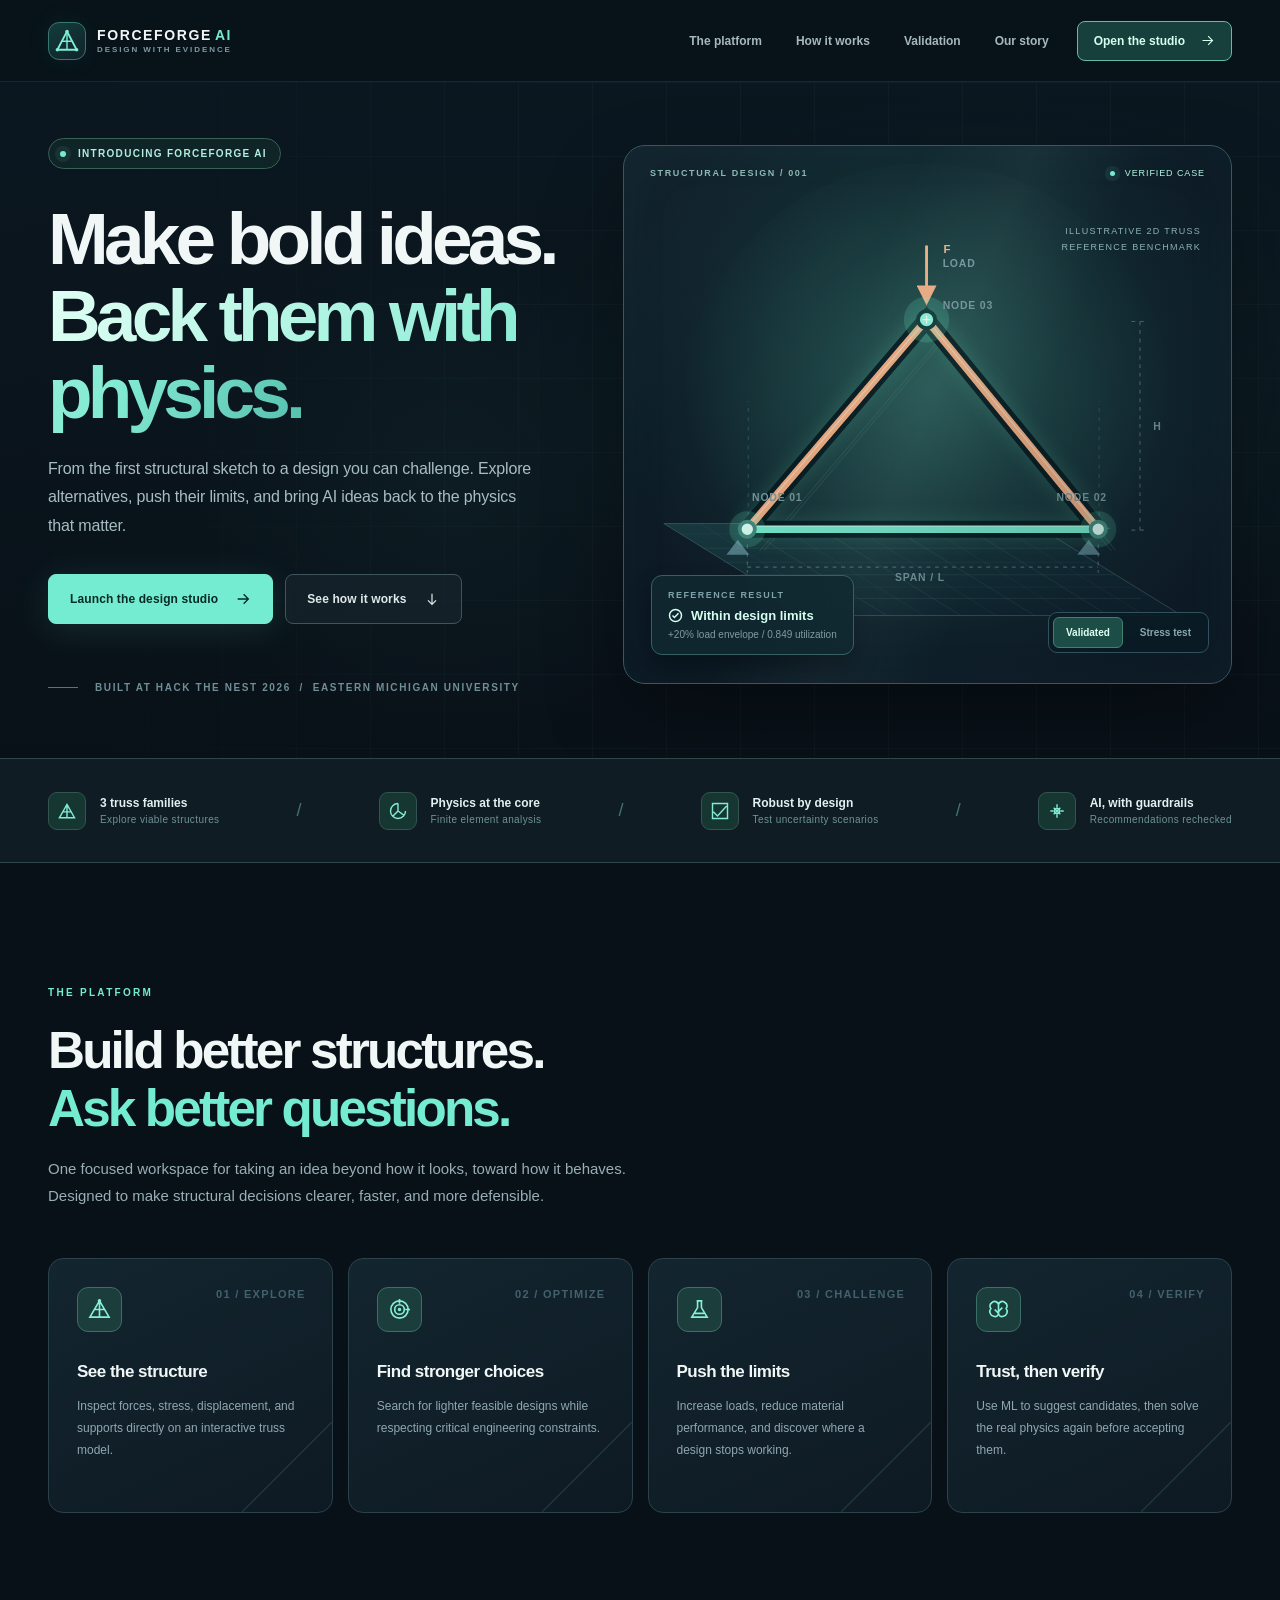
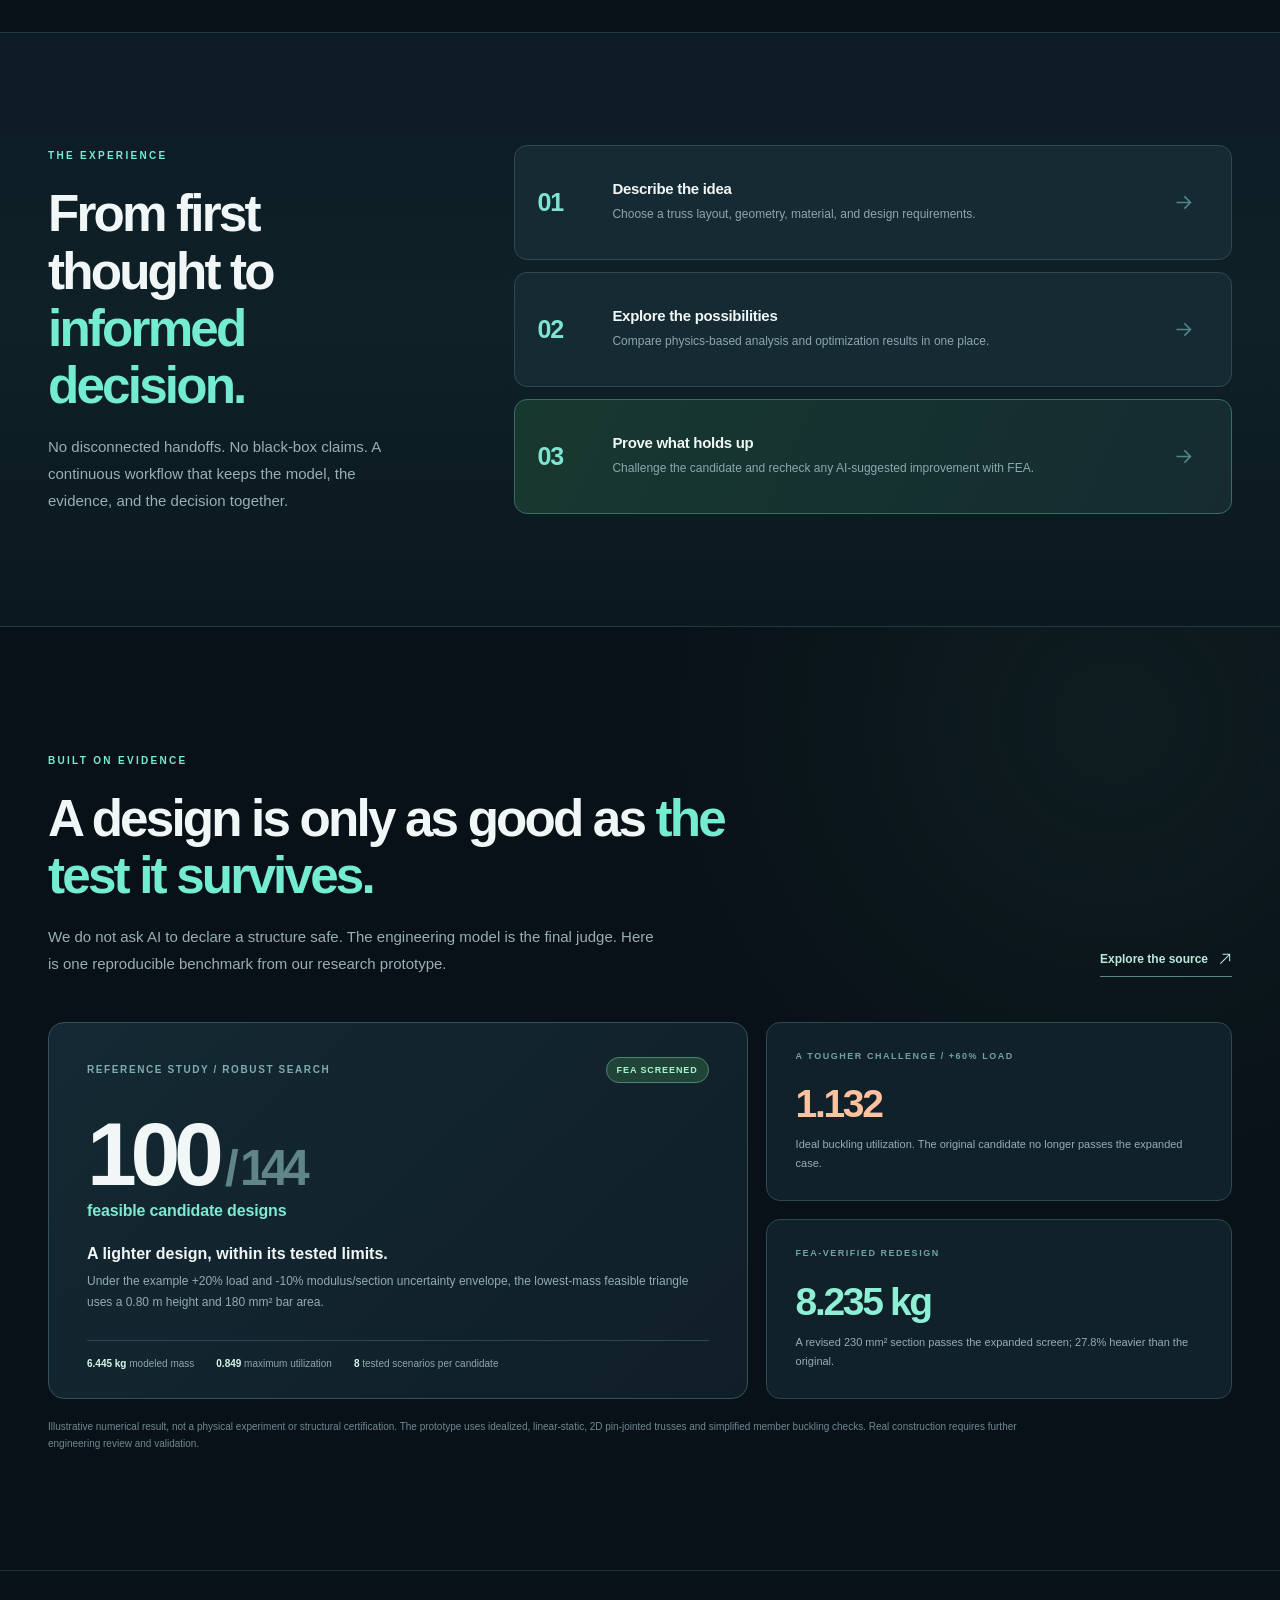
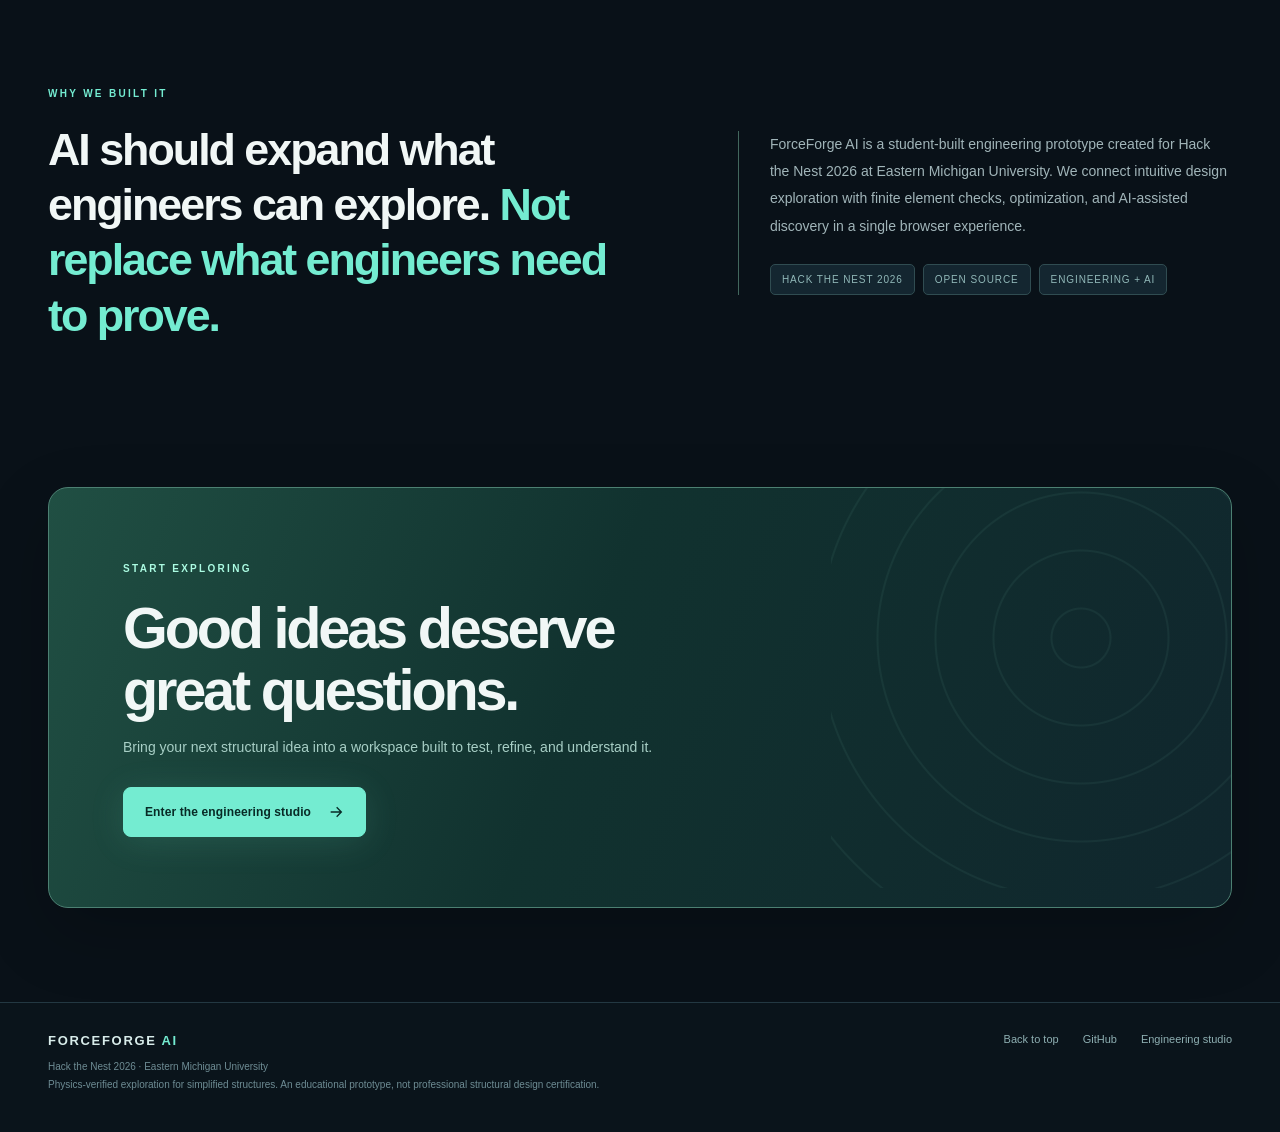
==== landing/index.html @ f810b1b6 "Add independent ForceForge AI branded project landing page v0.1" ====
<!DOCTYPE html>
<html lang="en">
<head>
<meta charset="utf-8">
<meta name="viewport" content="width=device-width, initial-scale=1, viewport-fit=cover">
<meta name="theme-color" content="#091118">
<meta name="description" content="ForceForge AI is a physics-verified design studio for exploring, optimizing and challenging truss structures. AI proposes. Physics decides.">
<meta property="og:title" content="ForceForge AI | Design with evidence">
<meta property="og:description" content="From structural intuition to physics-verified design. Explore the ForceForge AI engineering studio.">
<title>ForceForge AI | Make bold ideas. Back them with physics.</title>
<style>
:root{color-scheme:dark;--bg:#091118;--bg-2:#0c1820;--surface:#11212a;--surface-2:#142731;--stroke:#29404a;--line:#213740;--ink:#f1f7f6;--pale:#d8e4e5;--muted:#8fa5ab;--mint:#74ecd1;--mint-2:#b0ffe8;--mint-dark:#17433e;--orange:#f4b082;font-family:Inter,-apple-system,BlinkMacSystemFont,"Segoe UI",Arial,sans-serif;font-synthesis:none}
*{box-sizing:border-box}
html{scroll-behavior:smooth;scroll-padding-top:94px}
body{margin:0;min-width:320px;background:var(--bg);color:var(--ink);overflow-x:hidden}
body::selection{background:#75edd3;color:#07231d}
a{text-decoration:none;color:inherit}button{font:inherit;cursor:pointer}button:focus-visible,a:focus-visible{outline:2px solid var(--mint);outline-offset:5px}svg{display:block}
.container{width:min(100% - 96px,1252px);margin-inline:auto}
.eyebrow{font-size:10px;letter-spacing:.23em;font-weight:800;color:var(--mint);text-transform:uppercase}
.dot{width:7px;height:7px;display:inline-block;background:var(--mint);border-radius:50%;box-shadow:0 0 0 5px #76edcd13}
.skip{position:fixed;left:14px;top:-70px;background:var(--mint);color:var(--bg);z-index:100;padding:12px 18px;border-radius:5px}.skip:focus{top:12px}
/* navigation */
.site-header{height:82px;position:sticky;top:0;z-index:30;background:#09131bd9;border-bottom:1px solid #31414b70;backdrop-filter:blur(18px);-webkit-backdrop-filter:blur(18px)}
.header-inner{height:100%;display:flex;align-items:center;gap:28px}.brand{display:inline-flex;align-items:center;gap:11px;flex:none}.brand-mark{width:38px;height:38px;border-radius:11px;border:1px solid #38796e;background:linear-gradient(150deg,#143b3d,#10232a);display:grid;place-items:center;box-shadow:0 0 25px #39e1c114}.brand-mark svg{width:28px;height:28px}.brand-wordmark{display:flex;flex-direction:column;gap:2px}.brand-wordmark strong{font-size:14px;letter-spacing:.115em;font-weight:850;white-space:nowrap}.brand-wordmark strong span{color:var(--mint);margin-left:3px}.brand-wordmark small{font-size:8px;letter-spacing:.24em;color:#8199a3;font-weight:760}.main-nav{display:flex;align-items:center;gap:34px;margin-left:auto}.main-nav a{font-size:12px;color:#a7b9be;font-weight:610;transition:color .2s;white-space:nowrap}.main-nav a:hover{color:var(--mint)}.main-nav .mobile-launch{display:none}.nav-cta{display:inline-flex;align-items:center;justify-content:center;gap:15px;font-size:12px;font-weight:750;border:1px solid #65baa9;background:#173f3c;color:#d2fff0;border-radius:8px;height:40px;padding:0 16px;white-space:nowrap;transition:background .2s,transform .2s}.nav-cta:hover{background:#23584f;transform:translateY(-1px)}.nav-cta svg{width:15px;height:15px}.menu-toggle{display:none;color:var(--pale);background:none;border:1px solid #38505a;border-radius:8px;width:40px;height:40px;align-items:center;justify-content:center;margin-left:auto}.menu-toggle svg{width:18px;height:18px}
/* hero */
.hero{position:relative;isolation:isolate;overflow:hidden;background:radial-gradient(ellipse 47% 55% at 77% 45%,#123d3d50,transparent 80%),linear-gradient(180deg,#0b1720 0%,#091118 100%)}
.hero:before{content:"";position:absolute;inset:0;z-index:-1;background-image:linear-gradient(#82b3b40b 1px,transparent 1px),linear-gradient(90deg,#82b3b40b 1px,transparent 1px);background-size:74px 74px;mask-image:linear-gradient(90deg,transparent 0%,black 45%,black 100%)}
.hero:after{content:"";position:absolute;inset:0;z-index:-1;background:radial-gradient(circle at 35% 60%,#2767631a,transparent 28%);pointer-events:none}
.hero-inner{min-height:676px;display:grid;grid-template-columns:.95fr 1.05fr;align-items:center;gap:24px;padding-top:54px;padding-bottom:65px}
.hero-copy{position:relative;z-index:2;padding-top:2px}.hero-kicker{display:inline-flex;align-items:center;gap:12px;border:1px solid #386053;background:#14322d86;border-radius:99px;padding:9px 13px 9px 11px;font-size:10px;font-weight:730;letter-spacing:.13em;color:#b2eede}.hero-kicker .dot{width:6px;height:6px}
h1{font-size:clamp(49px,5.7vw,80px);line-height:1.055;letter-spacing:-.066em;font-weight:760;margin:32px 0 23px;max-width:710px}h1 span{background:linear-gradient(120deg,#e2fff4,#84ebd3 72%,#55bfae);color:transparent;background-clip:text;-webkit-background-clip:text}
.hero-description{max-width:490px;font-size:16px;line-height:1.78;color:#a8bdc3;letter-spacing:-.01em;margin:0}
.hero-actions{display:flex;gap:12px;align-items:center;flex-wrap:wrap;margin-top:34px}.button{display:inline-flex;align-items:center;justify-content:center;gap:17px;min-height:50px;padding:0 21px;border-radius:8px;font-size:12px;font-weight:760;letter-spacing:.01em;transition:transform .2s,background .2s,border-color .2s}.button:hover{transform:translateY(-2px)}.button.primary{background:var(--mint);color:#082a26;border:1px solid var(--mint);box-shadow:0 5px 35px #74ecd120}.button.primary:hover{background:#a0ffe8}.button.secondary{background:#17242db3;border:1px solid #40545d;color:#e0e9e9}.button.secondary:hover{background:#22333c;border-color:#698b8b}.button .arrow{width:16px;height:16px;flex:none}
.hero-meta{display:flex;align-items:center;gap:17px;margin-top:58px}.meta-line{width:30px;height:1px;background:#4a7d76}.hero-meta p{font-size:10px;letter-spacing:.16em;font-weight:740;color:#708e97;margin:0;text-transform:uppercase}
.hero-art{position:relative;min-width:0;display:flex;justify-content:flex-end}.visual-shell{width:100%;max-width:641px;aspect-ratio:1.13;position:relative;overflow:hidden;background:radial-gradient(circle at 52% 42%,#204b4b9c 0%,#122c32 36%,#0d1b26 74%,#0b1821 100%);border:1px solid #355961;border-radius:22px;box-shadow:0 34px 80px #0005,inset 0 0 60px #4bc1ae0b;isolation:isolate}
.visual-shell:before{content:"";position:absolute;inset:0;background:linear-gradient(140deg,#b0ffeb0a,transparent 31%,#0e18244d 100%);pointer-events:none;z-index:4}.visual-shell:after{content:"";position:absolute;inset:-120%;background:linear-gradient(112deg,transparent 46%,#bcffed0d 50%,transparent 54%);animation:sweep 11s linear infinite;pointer-events:none;z-index:3}
.visual-topline{position:absolute;top:22px;left:26px;right:26px;display:flex;justify-content:space-between;align-items:center;z-index:7}.visual-label{font-size:9px;font-weight:800;letter-spacing:.18em;color:#8db8b5}.visual-status{font-size:9px;letter-spacing:.1em;color:#b4f5e2;display:flex;align-items:center;gap:10px}.visual-status .dot{width:5px;height:5px}
.structure{width:100%;height:100%;position:absolute;inset:0;z-index:1}.structure .truss-edge{stroke:#76edcf;stroke-width:8;stroke-linecap:round;transition:stroke .55s,filter .55s}.structure .edge-ghost{stroke:#071d22;stroke-width:18;stroke-linecap:round}.structure .edge-warm{stroke:#f0ad83}.structure .core-node{fill:#dcfff2;stroke:#438b80;stroke-width:4}.structure .inner-node{fill:#8ff4d8;stroke:#143a3a;stroke-width:4}.structure .node-halo{fill:#69efcc2c}.structure .load-arrow{stroke:#f1b186;stroke-width:3;stroke-linecap:round}.structure .load-label{fill:#eeb58c;font:700 12px Inter,Arial,sans-serif;letter-spacing:.1em}.structure .drawing-label{fill:#78999f;font:600 11px Inter,Arial,sans-serif;letter-spacing:.08em}.structure .terrain{stroke:#496e76;stroke-width:1;opacity:.44}.structure .grid-heavy{stroke:#597b80;opacity:.22}.structure .grid-soft{stroke:#597b80;opacity:.12}.structure .bracket{stroke:#718a97;stroke-width:1.2;fill:none;stroke-dasharray:4 5;opacity:.64}.truss-main{filter:drop-shadow(0 0 10px #6becb633)}
.visual-sticker{position:absolute;z-index:6;left:27px;bottom:28px;border:1px solid #366065;background:#112831df;backdrop-filter:blur(12px);border-radius:11px;padding:14px 16px;min-width:194px;box-shadow:0 14px 25px #0004}.sticker-label{font-size:9px;letter-spacing:.16em;font-weight:750;color:#80a1a9}.sticker-state{display:flex;align-items:center;gap:8px;margin-top:8px;font-size:13px;font-weight:750;color:#d6fff0}.sticker-state svg{height:15px;width:15px}.sticker-sub{font-size:10px;color:#839ba4;margin:6px 0 0}.visual-shell[data-case="challenge"] .truss-edge.edge-warm{stroke:#ee846f;filter:drop-shadow(0 0 5px #ed81666b)}.visual-shell[data-case="challenge"] .sticker-state{color:#ffc29b}.visual-shell[data-case="challenge"] .visual-status{color:#ffbe94}.visual-shell[data-case="challenge"] .visual-status .dot{background:var(--orange)}.visual-shell[data-case="challenge"] .visual-sticker{border-color:#9b655d}.visual-shell[data-case="challenge"] .scene-pass{display:none}.visual-shell:not([data-case="challenge"]) .scene-fail{display:none}.visual-shell[data-case="challenge"] .member-risk{stroke:#f08d77}
.visual-controls{position:absolute;right:22px;bottom:30px;z-index:8;display:flex;gap:4px;border:1px solid #33505d;border-radius:9px;background:#091b24c7;padding:4px;backdrop-filter:blur(8px)}.visual-controls button{border:1px solid transparent;background:transparent;color:#8aa7ae;border-radius:6px;padding:9px 12px;font-size:10px;font-weight:720;white-space:nowrap}.visual-controls button[aria-pressed="true"]{color:#ddfff5;background:#1d4d47;border-color:#427f73}.visual-controls button:hover{color:#e8fff8}.visual-edge-caption{position:absolute;z-index:7;top:77px;right:30px;font-size:9px;letter-spacing:.14em;color:#8cb0b6;text-align:right;line-height:1.8}
/* proof ticker */
.signal-strip{border-block:1px solid #2d474d;background:#0f1c24}.signals{min-height:103px;display:flex;align-items:center;justify-content:space-between;gap:30px}.signal{display:flex;align-items:center;gap:14px}.signal-icon{height:38px;width:38px;display:grid;place-items:center;border:1px solid #335450;background:#153631;border-radius:9px;color:#83ebd6}.signal-icon svg{width:20px;height:20px}.signal strong{display:block;color:#e4f0ef;font-size:12px;font-weight:730}.signal small{display:block;color:#6f9296;font-size:10px;margin-top:4px;letter-spacing:.04em}.signal-arrow{font-size:18px;color:#44736b}
/* sections */
.section{padding:119px 0}.section-heading{max-width:730px}.section-heading h2{font-size:clamp(36px,4vw,58px);font-weight:720;line-height:1.12;letter-spacing:-.055em;margin:22px 0 18px}.section-heading p{font-size:15px;line-height:1.8;color:#99aeb6;max-width:620px;margin:0}.accent{color:var(--mint)}
.features{display:grid;grid-template-columns:repeat(4,minmax(0,1fr));gap:15px;margin-top:49px}.feature-card{position:relative;overflow:hidden;min-height:255px;background:linear-gradient(155deg,#13252f,#0e1a23);border:1px solid #2b424b;border-radius:15px;padding:28px;transition:transform .25s,border-color .25s,background .25s}.feature-card:hover{transform:translateY(-6px);border-color:#487c77;background:linear-gradient(155deg,#17332f,#11232b)}.feature-icon{height:45px;width:45px;border-radius:11px;background:#1b3d3b;border:1px solid #3a7067;display:grid;place-items:center;color:#87efd7}.feature-icon svg{width:23px;height:23px}.feature-no{position:absolute;right:26px;top:29px;color:#42616c;font-size:11px;font-weight:760;letter-spacing:.12em}.feature-card h3{font-size:17px;letter-spacing:-.03em;margin:30px 0 13px;font-weight:740}.feature-card p{font-size:12px;line-height:1.85;color:#8fa8b0;margin:0}.feature-card .corner{position:absolute;bottom:0;right:0;width:90px;height:90px;opacity:.15;background:linear-gradient(135deg,transparent 49%,#78d8be 50%,transparent 51%)}
.workflow{padding:112px 0;background:linear-gradient(180deg,#0d1b24,#0f2027 48%,#0b1820);border-block:1px solid #233942}.workflow-layout{display:grid;grid-template-columns:.7fr 1.3fr;gap:80px;align-items:center}.workflow .section-heading h2{max-width:435px}.workflow .section-heading p{max-width:370px}.workflow-steps{display:grid;gap:12px}.step{position:relative;display:grid;grid-template-columns:56px 1fr 36px;gap:19px;align-items:center;min-height:115px;padding:21px 22px;border:1px solid #304951;background:#152a32;border-radius:13px}.step-number{font-size:25px;font-weight:690;color:#7fe4cf;letter-spacing:-.04em}.step h3{font-size:15px;margin:0 0 8px;letter-spacing:-.02em}.step p{margin:0;color:#8ca7af;line-height:1.6;font-size:12px}.step-arrow{width:21px;height:21px;opacity:.7;color:#6caeac}.step:last-child{border-color:#3a6d62;background:linear-gradient(115deg,#17382f,#152b31)}
.proof{padding:123px 0 118px;background:radial-gradient(circle at 87% 10%,#20493e38,transparent 33%),#091118}.proof-heading{display:flex;justify-content:space-between;align-items:end;gap:30px}.proof-heading .section-heading{max-width:710px}.text-link{display:inline-flex;align-items:center;gap:10px;border-bottom:1px solid #5b8a7c;color:#b9e9db;font-size:12px;font-weight:710;padding-bottom:10px;white-space:nowrap}.text-link:hover{color:#f4fff8}.text-link svg{width:14px;height:14px}.proof-grid{display:grid;grid-template-columns:1.2fr .8fr;gap:18px;margin-top:45px}.case-panel{border-radius:16px;border:1px solid #34515a;background:linear-gradient(137deg,#142933,#101e27);padding:34px 38px 29px;min-height:318px}.panel-top{display:flex;justify-content:space-between;align-items:center;gap:10px}.panel-code{color:#80abb0;font-size:10px;font-weight:800;letter-spacing:.16em}.panel-state{border:1px solid #4d8571;background:#214438;border-radius:99px;padding:7px 10px;color:#a6f5d0;font-size:9px;font-weight:800;letter-spacing:.1em}.panel-state.warn{border-color:#92634c;background:#3d2c29;color:#ffbd96}.case-number{font-size:clamp(60px,7vw,94px);letter-spacing:-.07em;line-height:1;margin:27px 0 3px;font-weight:720}.case-unit{color:#7fe8d0;font-size:16px;font-weight:720;letter-spacing:-.01em}.case-title{font-size:16px;font-weight:740;margin:25px 0 8px}.case-desc{font-size:12px;line-height:1.75;color:#92acb1;margin:0}.case-foot{display:flex;gap:22px;flex-wrap:wrap;border-top:1px solid #2d464f;margin-top:27px;padding-top:17px}.case-foot span{font-size:10px;color:#8da6ab}.case-foot strong{color:#d5f7e9;font-weight:760}.proof-aside{display:grid;grid-template-rows:1fr 1fr;gap:18px}.mini-proof{border:1px solid #2d4850;background:#11212a;border-radius:14px;padding:28px 29px;display:flex;flex-direction:column;justify-content:space-between}.mini-proof strong{font-size:39px;letter-spacing:-.06em;font-weight:720;line-height:1}.mini-proof p{font-size:11px;line-height:1.7;color:#95aeb3;margin:12px 0 0}.mini-proof .subtle{font-size:9px;letter-spacing:.17em;color:#70a2a3;font-weight:800}.mini-proof.orange strong{color:#ffc2a0}.method-note{font-size:10px;line-height:1.7;color:#6e8993;max-width:970px;margin:19px 0 0}
/* about + cta */
.about{border-top:1px solid #1e333e;padding:112px 0}.about-layout{display:grid;grid-template-columns:1.1fr .9fr;gap:86px;align-items:center}.about-quote{font-size:clamp(32px,3.5vw,48px);font-weight:650;letter-spacing:-.045em;line-height:1.23;margin:21px 0 0}.about-meta{border-left:1px solid #42675d;padding-left:31px}.about-meta p{font-size:14px;line-height:1.95;color:#a1b5b9;margin:0}.about-meta .tag-row{display:flex;gap:8px;flex-wrap:wrap;margin-top:24px}.tag{font-size:10px;letter-spacing:.09em;border:1px solid #304c51;background:#142630;color:#91b8b8;padding:9px 11px;border-radius:5px}
.final-cta{padding:32px 0 94px}.cta-box{overflow:hidden;border:1px solid #4c8072;border-radius:20px;padding:70px 74px;position:relative;background:linear-gradient(110deg,#204f43,#11322f 45%,#10262d);box-shadow:0 25px 70px #0003}.cta-box:after{content:"";position:absolute;right:-100px;top:-100px;width:500px;height:500px;background:repeating-radial-gradient(circle at center,transparent 0 28px,#8fe8cc22 29px 30px,transparent 31px 58px);opacity:.45;pointer-events:none}.cta-box .eyebrow{color:#abfbe2}.cta-box h2{font-size:clamp(39px,4.5vw,60px);max-width:700px;margin:21px 0 14px;line-height:1.09;letter-spacing:-.055em}.cta-box p{color:#a8cfc6;font-size:14px;line-height:1.7;max-width:550px;margin:0 0 27px}.cta-box .button{position:relative;z-index:2}
footer{border-top:1px solid #233842;padding:30px 0 38px;background:#0a141b}.footer-inner{display:flex;justify-content:space-between;align-items:start;gap:35px}.footer-brand{color:#d8ecea;font-size:13px;font-weight:800;letter-spacing:.13em}.footer-brand span{color:var(--mint)}.footer-copy{font-size:10px;color:#6e8c94;line-height:1.8;max-width:640px;margin-top:10px}.footer-links{display:flex;gap:24px;align-items:center;flex-wrap:wrap}.footer-links a{color:#8eafb2;font-size:11px}.footer-links a:hover{color:var(--mint)}
.reveal{opacity:1;transform:none}.js-animations .reveal{opacity:0;transform:translateY(22px);transition:opacity .7s ease,transform .7s ease}.reveal.is-visible{opacity:1;transform:translateY(0)}
@keyframes sweep{from{transform:translateX(-25%)}to{transform:translateX(25%)}}
@keyframes pulse{50%{opacity:.52;transform:scale(1.13)}}
.pulse-node{transform-box:fill-box;transform-origin:center;animation:pulse 2.6s ease-in-out infinite}
@media(max-width:1120px){.container{width:min(100% - 64px,1200px)}.main-nav{gap:22px}.hero-inner{min-height:620px;grid-template-columns:1fr 1fr}.hero-description{font-size:14px}.features{grid-template-columns:repeat(2,minmax(0,1fr))}.feature-card{min-height:215px}.workflow-layout{gap:45px}.visual-controls{right:15px;bottom:19px}.visual-sticker{left:15px;bottom:18px}}
@media(max-width:800px){.site-header{height:70px}.header-inner{gap:12px}.container{width:min(100% - 42px,680px)}.menu-toggle{display:flex}.nav-cta{display:none}.main-nav{display:none;position:absolute;top:69px;left:0;right:0;background:#0c1b24;flex-direction:column;align-items:stretch;margin:0;border-bottom:1px solid #365256;padding:14px 21px 23px;gap:0;box-shadow:0 25px 35px #0006}.main-nav.is-open{display:flex}.main-nav a{font-size:14px;padding:15px 10px}.main-nav .mobile-launch{display:block;color:var(--mint);font-weight:760}.hero-inner{grid-template-columns:1fr;gap:40px;padding-top:67px;padding-bottom:75px}.hero-copy{text-align:left}.hero-description{max-width:550px}.hero-meta{margin-top:42px}.hero-art{justify-content:center}.visual-shell{max-width:610px}.signals{display:grid;grid-template-columns:repeat(2,1fr);padding-top:23px;padding-bottom:23px;gap:25px}.signal-arrow{display:none}.section,.workflow,.proof,.about{padding:85px 0}.workflow-layout,.about-layout,.proof-grid{grid-template-columns:1fr;gap:35px}.workflow .section-heading h2{max-width:620px}.workflow .section-heading p{max-width:600px}.proof-heading{align-items:flex-start;flex-direction:column}.proof-aside{grid-template-columns:1fr 1fr;grid-template-rows:auto}.about-meta{margin-top:10px}.cta-box{padding:49px 35px}.final-cta{padding-bottom:62px}}
@media(max-width:530px){.container{width:calc(100% - 38px)}.brand-mark{height:34px;width:34px}.brand-wordmark strong{font-size:12px}.brand-wordmark small{font-size:7px}.hero-inner{padding-top:53px;gap:34px}.hero-kicker{font-size:9px;letter-spacing:.09em}h1{font-size:clamp(45px,11.2vw,61px);line-height:1.07;margin:23px 0 18px}.hero-description{font-size:14px;line-height:1.75}.hero-actions{margin-top:25px;gap:9px}.button{width:100%;min-height:48px}.hero-meta{margin-top:30px}.hero-meta p{font-size:9px}.visual-shell{aspect-ratio:.96;border-radius:15px}.visual-topline{top:16px;left:15px;right:15px}.visual-label{font-size:8px}.visual-status{font-size:8px}.visual-edge-caption{top:53px;right:15px;font-size:8px}.visual-sticker{min-width:0;padding:11px 12px;bottom:15px;left:12px}.sticker-label{font-size:8px}.sticker-state{font-size:10px}.sticker-sub{font-size:9px}.visual-controls{right:10px;bottom:15px;gap:2px}.visual-controls button{padding:8px 9px;font-size:9px}.signals{gap:24px 12px}.signal{gap:9px}.signal-icon{height:35px;width:35px}.signal strong{font-size:10px}.signal small{font-size:9px}.section,.workflow,.proof,.about{padding:75px 0}.section-heading h2{font-size:37px}.features{grid-template-columns:1fr;gap:10px;margin-top:35px}.feature-card{min-height:0;padding:25px}.feature-card h3{margin:21px 0 9px}.step{grid-template-columns:38px 1fr 17px;padding:19px 15px;gap:13px}.step-number{font-size:21px}.step h3{font-size:14px}.step p{font-size:11px}.case-panel{padding:25px 23px}.proof-aside{grid-template-columns:1fr;gap:12px}.mini-proof{min-height:140px;padding:23px}.about-layout{gap:20px}.about-meta{padding-left:19px}.about-quote{font-size:33px}.cta-box{padding:43px 24px}.cta-box h2{font-size:38px}.footer-inner{flex-direction:column;gap:19px}.footer-links{gap:18px}}
@media(prefers-reduced-motion:reduce){*,*:before,*:after{scroll-behavior:auto!important;animation:none!important;transition:none!important}.reveal{opacity:1;transform:none}}
</style>
</head>
<body>
<a class="skip" href="#main">Skip to content</a>
<header class="site-header">
  <div class="container header-inner">
    <a class="brand" href="#top" aria-label="ForceForge AI home">
      <span class="brand-mark"><svg viewBox="0 0 32 32" fill="none" aria-hidden="true"><path d="M5 26 16 5l11 21H5Z" stroke="#7cefd5" stroke-width="2.1" stroke-linejoin="round"/><path d="M10.4 16.2h11.2M16 5v21" stroke="#7cefd5" stroke-width="1.6"/><circle cx="5" cy="26" r="2" fill="#7cefd5"/><circle cx="27" cy="26" r="2" fill="#7cefd5"/><circle cx="16" cy="5" r="2" fill="#7cefd5"/></svg></span>
      <span class="brand-wordmark"><strong>FORCEFORGE<span>AI</span></strong><small>DESIGN WITH EVIDENCE</small></span>
    </a>
    <nav class="main-nav" id="mainNav" aria-label="Primary navigation">
      <a href="#platform">The platform</a><a href="#workflow">How it works</a><a href="#validation">Validation</a><a href="#about">Our story</a>
      <a href="/workspace" data-workspace-link class="mobile-launch">Open the studio</a>
    </nav>
    <a href="/workspace" data-workspace-link class="nav-cta">Open the studio <svg viewBox="0 0 24 24" fill="none" stroke="currentColor" stroke-width="1.8" aria-hidden="true"><path d="M4 12h16m-7-7 7 7-7 7"/></svg></a>
    <button type="button" class="menu-toggle" id="menuToggle" aria-label="Open navigation" aria-controls="mainNav" aria-expanded="false"><svg viewBox="0 0 24 24" fill="none" stroke="currentColor" stroke-width="2" stroke-linecap="round" aria-hidden="true"><path d="M4 7h16M4 12h16M4 17h16"/></svg></button>
  </div>
</header>
<main id="main">
  <section class="hero" id="top" aria-labelledby="heroTitle">
    <div class="container hero-inner">
      <div class="hero-copy">
        <div class="hero-kicker"><span class="dot"></span> INTRODUCING FORCEFORGE AI</div>
        <h1 id="heroTitle">Make bold ideas.<br><span>Back them with physics.</span></h1>
        <p class="hero-description">From the first structural sketch to a design you can challenge. Explore alternatives, push their limits, and bring AI ideas back to the physics that matter.</p>
        <div class="hero-actions"><a class="button primary" href="/workspace" data-workspace-link>Launch the design studio <svg class="arrow" viewBox="0 0 24 24" fill="none" stroke="currentColor" stroke-width="2" aria-hidden="true"><path d="M4 12h16m-7-7 7 7-7 7"/></svg></a><a class="button secondary" href="#workflow">See how it works <svg class="arrow" viewBox="0 0 24 24" fill="none" stroke="currentColor" stroke-width="1.8" aria-hidden="true"><path d="M12 4v16m-6-6 6 6 6-6"/></svg></a></div>
        <div class="hero-meta"><span class="meta-line"></span><p>Built at Hack the Nest 2026 &nbsp;/&nbsp; Eastern Michigan University</p></div>
      </div>
      <div class="hero-art" aria-label="Conceptual structural truss illustration. Toggle between a verified design and a more demanding challenge.">
        <div class="visual-shell" id="visualShell" data-case="design">
          <div class="visual-topline"><span class="visual-label">STRUCTURAL DESIGN / 001</span><span class="visual-status"><span class="dot"></span><span class="scene-pass">VERIFIED CASE</span><span class="scene-fail">CHALLENGED CASE</span></span></div>
          <div class="visual-edge-caption">ILLUSTRATIVE 2D TRUSS<br>REFERENCE BENCHMARK</div>
          <svg class="structure" viewBox="0 0 640 564" role="img" aria-label="A triangular engineering truss on a measurement grid, with stress-state colors and a downward load arrow">
            <defs>
              <linearGradient id="deck" x1="0" y1="0" x2="1" y2="1"><stop offset="0" stop-color="#1c4348"/><stop offset="1" stop-color="#0b1e2a"/></linearGradient>
              <radialGradient id="halo" cx="50%" cy="46%" r="50%"><stop offset="0" stop-color="#6fe5c9" stop-opacity=".19"/><stop offset="1" stop-color="#6fe5c9" stop-opacity="0"/></radialGradient>
              <marker id="loadhead" markerWidth="7" markerHeight="7" refX="5" refY="3.5" orient="auto"><path d="M0 0 7 3.5 0 7Z" fill="#f0ae85"/></marker>
            </defs>
            <circle cx="320" cy="275" r="258" fill="url(#halo)"/>
            <g class="floor" aria-hidden="true">
              <path d="M42 397 431 397 588 494 199 494Z" fill="url(#deck)" stroke="#40646d" stroke-width="1" opacity=".76"/>
              <path class="grid-heavy" d="M120 397 277 494M198 397 355 494M276 397 433 494M354 397 511 494M82 423h389M123 451h395M161 476h384" fill="none"/>
              <path class="grid-soft" d="M80 397 237 494M159 397 316 494M236 397 393 494M314 397 471 494M392 397 549 494M61 408h392M104 438h390M142 464h393" fill="none"/>
            </g>
            <g aria-hidden="true" opacity=".77">
              <path d="M131 409V268M501 409V268" stroke="#3d626b" stroke-dasharray="4 6"/>
              <path d="M123 402h389" stroke="#5c8390" stroke-width="1"/>
              <path d="M130 416 320 193 501 416" fill="none" stroke="#5ea49f" stroke-width="1" opacity=".32" transform="translate(13 10)"/>
              <path d="M130 410 320 187 500 410" fill="none" stroke="#4d796e" stroke-width="2" opacity=".25" transform="translate(18 15)"/>
            </g>
            <g class="truss-main" fill="none">
              <path class="edge-ghost" d="M130 403H500M130 403 319 182 500 403"/>
              <path class="truss-edge" d="M130 403H500"/>
              <path class="truss-edge edge-warm member-risk" d="M130 403 319 182"/>
              <path class="truss-edge edge-warm member-risk" d="M319 182 500 403"/>
              <path d="M131 400H500M131 400 319 182 500 400" stroke="#e8fff1" stroke-width="1.2" opacity=".42"/>
            </g>
            <g aria-hidden="true">
              <path d="M319 105v56" class="load-arrow" fill="none" marker-end="url(#loadhead)"/>
              <text x="337" y="112" class="load-label">F</text><text x="336" y="126" class="drawing-label">LOAD</text>
              <path d="M130 419v30M500 419v30M130 443h370" class="bracket"/>
              <text x="312" y="458" text-anchor="middle" class="drawing-label">SPAN / L</text>
              <path d="M535 184h16M535 404h16M544 184v220" class="bracket"/>
              <text x="558" y="298" class="drawing-label">H</text>
              <path d="M120 414l-12 16h24Z" fill="#79a9b6" opacity=".65"/><path d="M490 414l-12 16h24Z" fill="#79a9b6" opacity=".65"/>
              <circle cx="130" cy="403" r="19" class="node-halo"/><circle cx="500" cy="403" r="19" class="node-halo"/><circle cx="319" cy="182" r="24" class="node-halo pulse-node"/>
              <circle cx="130" cy="403" r="8" class="core-node"/><circle cx="500" cy="403" r="8" class="core-node"/><circle cx="319" cy="182" r="9" class="inner-node"/>
              <path d="M315 182h8M319 178v8" stroke="#effff4" stroke-width="1.4"/>
            </g>
            <g aria-hidden="true"><text x="135" y="373" class="drawing-label">NODE 01</text><text x="456" y="373" class="drawing-label">NODE 02</text><text x="336" y="171" class="drawing-label">NODE 03</text></g>
          </svg>
          <div class="visual-sticker" aria-live="polite"><div class="sticker-label">REFERENCE RESULT</div><div class="sticker-state scene-pass"><svg viewBox="0 0 20 20" fill="none" stroke="currentColor" stroke-width="2" aria-hidden="true"><circle cx="10" cy="10" r="8"/><path d="m6 10 2.6 2.6L14 7"/></svg> Within design limits</div><div class="sticker-state scene-fail"><svg viewBox="0 0 20 20" fill="none" stroke="currentColor" stroke-width="2" aria-hidden="true"><path d="M10 2 19 18H1L10 2Z"/><path d="M10 7v5m0 3v1"/></svg> Redesign required</div><p class="sticker-sub scene-pass">+20% load envelope / 0.849 utilization</p><p class="sticker-sub scene-fail">+60% load / 1.132 buckling utilization</p></div>
          <div class="visual-controls" role="group" aria-label="Reference scenario"><button type="button" data-case="design" aria-pressed="true">Validated</button><button type="button" data-case="challenge" aria-pressed="false">Stress test</button></div>
        </div>
      </div>
    </div>
  </section>
  <div class="signal-strip" aria-label="Product principles"><div class="container signals">
    <div class="signal"><span class="signal-icon"><svg viewBox="0 0 24 24" fill="none" stroke="currentColor" stroke-width="1.7" aria-hidden="true"><path d="M3 20 12 4l9 16H3ZM7 13h10M12 4v16"/></svg></span><span><strong>3 truss families</strong><small>Explore viable structures</small></span></div><span class="signal-arrow" aria-hidden="true">/</span>
    <div class="signal"><span class="signal-icon"><svg viewBox="0 0 24 24" fill="none" stroke="currentColor" stroke-width="1.7" aria-hidden="true"><path d="M12 3a9 9 0 1 0 9 9M12 3v9l7 5M12 12l-6 6"/></svg></span><span><strong>Physics at the core</strong><small>Finite element analysis</small></span></div><span class="signal-arrow" aria-hidden="true">/</span>
    <div class="signal"><span class="signal-icon"><svg viewBox="0 0 24 24" fill="none" stroke="currentColor" stroke-width="1.7" aria-hidden="true"><path d="M4 13 9 18 20 6M3 3h18v18H3z"/></svg></span><span><strong>Robust by design</strong><small>Test uncertainty scenarios</small></span></div><span class="signal-arrow" aria-hidden="true">/</span>
    <div class="signal"><span class="signal-icon"><svg viewBox="0 0 24 24" fill="none" stroke="currentColor" stroke-width="1.7" aria-hidden="true"><path d="M12 4v4M12 16v4M4 12h4M16 12h4M8 8l8 8M16 8l-8 8"/><circle cx="12" cy="12" r="3"/></svg></span><span><strong>AI, with guardrails</strong><small>Recommendations rechecked</small></span></div>
  </div></div>
  <section class="section" id="platform" aria-labelledby="platformTitle"><div class="container">
    <div class="section-heading reveal"><span class="eyebrow">THE PLATFORM</span><h2 id="platformTitle">Build better structures.<br><span class="accent">Ask better questions.</span></h2><p>One focused workspace for taking an idea beyond how it looks, toward how it behaves. Designed to make structural decisions clearer, faster, and more defensible.</p></div>
    <div class="features">
      <article class="feature-card reveal"><span class="feature-no">01 / EXPLORE</span><span class="feature-icon"><svg viewBox="0 0 24 24" fill="none" stroke="currentColor" stroke-width="1.7" aria-hidden="true"><path d="M2 20 12 3l10 17H2ZM7 12h10M12 3v17"/><circle cx="12" cy="3" r="1" fill="currentColor"/></svg></span><h3>See the structure</h3><p>Inspect forces, stress, displacement, and supports directly on an interactive truss model.</p><span class="corner"></span></article>
      <article class="feature-card reveal"><span class="feature-no">02 / OPTIMIZE</span><span class="feature-icon"><svg viewBox="0 0 24 24" fill="none" stroke="currentColor" stroke-width="1.7" aria-hidden="true"><circle cx="12" cy="12" r="9"/><circle cx="12" cy="12" r="5"/><circle cx="12" cy="12" r="1"/><path d="M12 1v5M23 12h-5"/></svg></span><h3>Find stronger choices</h3><p>Search for lighter feasible designs while respecting critical engineering constraints.</p><span class="corner"></span></article>
      <article class="feature-card reveal"><span class="feature-no">03 / CHALLENGE</span><span class="feature-icon"><svg viewBox="0 0 24 24" fill="none" stroke="currentColor" stroke-width="1.7" aria-hidden="true"><path d="M9 3h6M10 3v7L4 20h16l-6-10V3M7 16h10"/></svg></span><h3>Push the limits</h3><p>Increase loads, reduce material performance, and discover where a design stops working.</p><span class="corner"></span></article>
      <article class="feature-card reveal"><span class="feature-no">04 / VERIFY</span><span class="feature-icon"><svg viewBox="0 0 24 24" fill="none" stroke="currentColor" stroke-width="1.7" aria-hidden="true"><path d="M12 7A4 4 0 0 0 5 5a4 4 0 0 0-1 6 5 5 0 0 0 3 8c2 1 5 0 5-3V7ZM12 7a4 4 0 0 1 7-2 4 4 0 0 1 1 6 5 5 0 0 1-3 8c-2 1-5 0-5-3V7Z"/><path d="m8 12 3 3 5-5"/></svg></span><h3>Trust, then verify</h3><p>Use ML to suggest candidates, then solve the real physics again before accepting them.</p><span class="corner"></span></article>
    </div>
  </div></section>
  <section class="workflow" id="workflow" aria-labelledby="workflowTitle"><div class="container workflow-layout">
    <div class="section-heading reveal"><span class="eyebrow">THE EXPERIENCE</span><h2 id="workflowTitle">From first thought to <span class="accent">informed decision.</span></h2><p>No disconnected handoffs. No black-box claims. A continuous workflow that keeps the model, the evidence, and the decision together.</p></div>
    <div class="workflow-steps">
      <article class="step reveal"><span class="step-number">01</span><div><h3>Describe the idea</h3><p>Choose a truss layout, geometry, material, and design requirements.</p></div><svg class="step-arrow" viewBox="0 0 24 24" fill="none" stroke="currentColor" stroke-width="1.8" aria-hidden="true"><path d="M4 12h16m-7-7 7 7-7 7"/></svg></article>
      <article class="step reveal"><span class="step-number">02</span><div><h3>Explore the possibilities</h3><p>Compare physics-based analysis and optimization results in one place.</p></div><svg class="step-arrow" viewBox="0 0 24 24" fill="none" stroke="currentColor" stroke-width="1.8" aria-hidden="true"><path d="M4 12h16m-7-7 7 7-7 7"/></svg></article>
      <article class="step reveal"><span class="step-number">03</span><div><h3>Prove what holds up</h3><p>Challenge the candidate and recheck any AI-suggested improvement with FEA.</p></div><svg class="step-arrow" viewBox="0 0 24 24" fill="none" stroke="currentColor" stroke-width="1.8" aria-hidden="true"><path d="M4 12h16m-7-7 7 7-7 7"/></svg></article>
    </div>
  </div></section>
  <section class="proof" id="validation" aria-labelledby="proofTitle"><div class="container">
    <div class="proof-heading"><div class="section-heading reveal"><span class="eyebrow">BUILT ON EVIDENCE</span><h2 id="proofTitle">A design is only as good as <span class="accent">the test it survives.</span></h2><p>We do not ask AI to declare a structure safe. The engineering model is the final judge. Here is one reproducible benchmark from our research prototype.</p></div><a class="text-link" href="https://github.com/NeonGrade/ForceForge-AI" target="_blank" rel="noopener noreferrer">Explore the source <svg viewBox="0 0 24 24" fill="none" stroke="currentColor" stroke-width="1.8" aria-hidden="true"><path d="M4 20 20 4M8 4h12v12"/></svg></a></div>
    <div class="proof-grid">
      <article class="case-panel reveal"><div class="panel-top"><span class="panel-code">REFERENCE STUDY / ROBUST SEARCH</span><span class="panel-state">FEA SCREENED</span></div><div class="case-number">100<span style="color:#5f8587;font-size:.55em"> / 144</span></div><div class="case-unit">feasible candidate designs</div><h3 class="case-title">A lighter design, within its tested limits.</h3><p class="case-desc">Under the example +20% load and -10% modulus/section uncertainty envelope, the lowest-mass feasible triangle uses a 0.80 m height and 180 mm&sup2; bar area.</p><div class="case-foot"><span><strong>6.445 kg</strong> modeled mass</span><span><strong>0.849</strong> maximum utilization</span><span><strong>8</strong> tested scenarios per candidate</span></div></article>
      <div class="proof-aside">
        <article class="mini-proof orange reveal"><div class="subtle">A TOUGHER CHALLENGE / +60% LOAD</div><div><strong>1.132</strong><p>Ideal buckling utilization. The original candidate no longer passes the expanded case.</p></div></article>
        <article class="mini-proof reveal"><div class="subtle">FEA-VERIFIED REDESIGN</div><div><strong style="color:#8defd3">8.235 kg</strong><p>A revised 230 mm&sup2; section passes the expanded screen; 27.8% heavier than the original.</p></div></article>
      </div>
    </div>
    <p class="method-note">Illustrative numerical result, not a physical experiment or structural certification. The prototype uses idealized, linear-static, 2D pin-jointed trusses and simplified member buckling checks. Real construction requires further engineering review and validation.</p>
  </div></section>
  <section class="about" id="about" aria-labelledby="aboutTitle"><div class="container about-layout">
    <div class="reveal"><span class="eyebrow">WHY WE BUILT IT</span><h2 class="about-quote" id="aboutTitle">AI should expand what engineers can explore. <span class="accent">Not replace what engineers need to prove.</span></h2></div>
    <div class="about-meta reveal"><p>ForceForge AI is a student-built engineering prototype created for Hack the Nest 2026 at Eastern Michigan University. We connect intuitive design exploration with finite element checks, optimization, and AI-assisted discovery in a single browser experience.</p><div class="tag-row"><span class="tag">HACK THE NEST 2026</span><span class="tag">OPEN SOURCE</span><span class="tag">ENGINEERING + AI</span></div></div>
  </div></section>
  <section class="final-cta" aria-labelledby="finalTitle"><div class="container"><div class="cta-box"><span class="eyebrow">START EXPLORING</span><h2 id="finalTitle">Good ideas deserve<br>great questions.</h2><p>Bring your next structural idea into a workspace built to test, refine, and understand it.</p><a class="button primary" href="/workspace" data-workspace-link>Enter the engineering studio <svg class="arrow" viewBox="0 0 24 24" fill="none" stroke="currentColor" stroke-width="2" aria-hidden="true"><path d="M4 12h16m-7-7 7 7-7 7"/></svg></a></div></div></section>
</main>
<footer><div class="container footer-inner"><div><div class="footer-brand">FORCEFORGE <span>AI</span></div><div class="footer-copy">Hack the Nest 2026 &middot; Eastern Michigan University<br>Physics-verified exploration for simplified structures. An educational prototype, not professional structural design certification.</div></div><div class="footer-links"><a href="#top">Back to top</a><a href="https://github.com/NeonGrade/ForceForge-AI" target="_blank" rel="noopener noreferrer">GitHub</a><a href="/workspace" data-workspace-link>Engineering studio</a></div></div></footer>
<script>
(() => {
  'use strict';
  // The landing page stays usable as a standalone file or from the local Python server.
  const workspaceHref = location.protocol === 'file:' ? 'http://127.0.0.1:8000/workspace' : '/workspace';
  document.querySelectorAll('[data-workspace-link]').forEach(link => link.href = workspaceHref);

  const shell = document.getElementById('visualShell');
  document.querySelectorAll('[data-case]').forEach(button => {
    if (button.tagName !== 'BUTTON') return;
    button.addEventListener('click', () => {
      const next = button.dataset.case;
      shell.dataset.case = next;
      document.querySelectorAll('.visual-controls button').forEach(other => other.setAttribute('aria-pressed', String(other === button)));
    });
  });

  const toggle = document.getElementById('menuToggle');
  const menu = document.getElementById('mainNav');
  function closeMenu(){menu.classList.remove('is-open');toggle.setAttribute('aria-expanded','false');toggle.setAttribute('aria-label','Open navigation');}
  toggle.addEventListener('click', () => {
    const isOpen = menu.classList.toggle('is-open');
    toggle.setAttribute('aria-expanded',String(isOpen));
    toggle.setAttribute('aria-label',isOpen ? 'Close navigation' : 'Open navigation');
  });
  menu.querySelectorAll('a').forEach(anchor => anchor.addEventListener('click',closeMenu));
  document.addEventListener('keydown', event => {if (event.key === 'Escape') closeMenu();});

  const reveals = document.querySelectorAll('.reveal');
  if ('IntersectionObserver' in window && !matchMedia('(prefers-reduced-motion: reduce)').matches) {
    document.documentElement.classList.add('js-animations');
    const observer = new IntersectionObserver(entries => entries.forEach(entry => {
      if(entry.isIntersecting){entry.target.classList.add('is-visible');observer.unobserve(entry.target);}
    }),{threshold:.08,rootMargin:'0px 0px 25px 0px'});
    reveals.forEach(el => observer.observe(el));
  } else reveals.forEach(el => el.classList.add('is-visible'));
})();
</script>
</body>
</html>
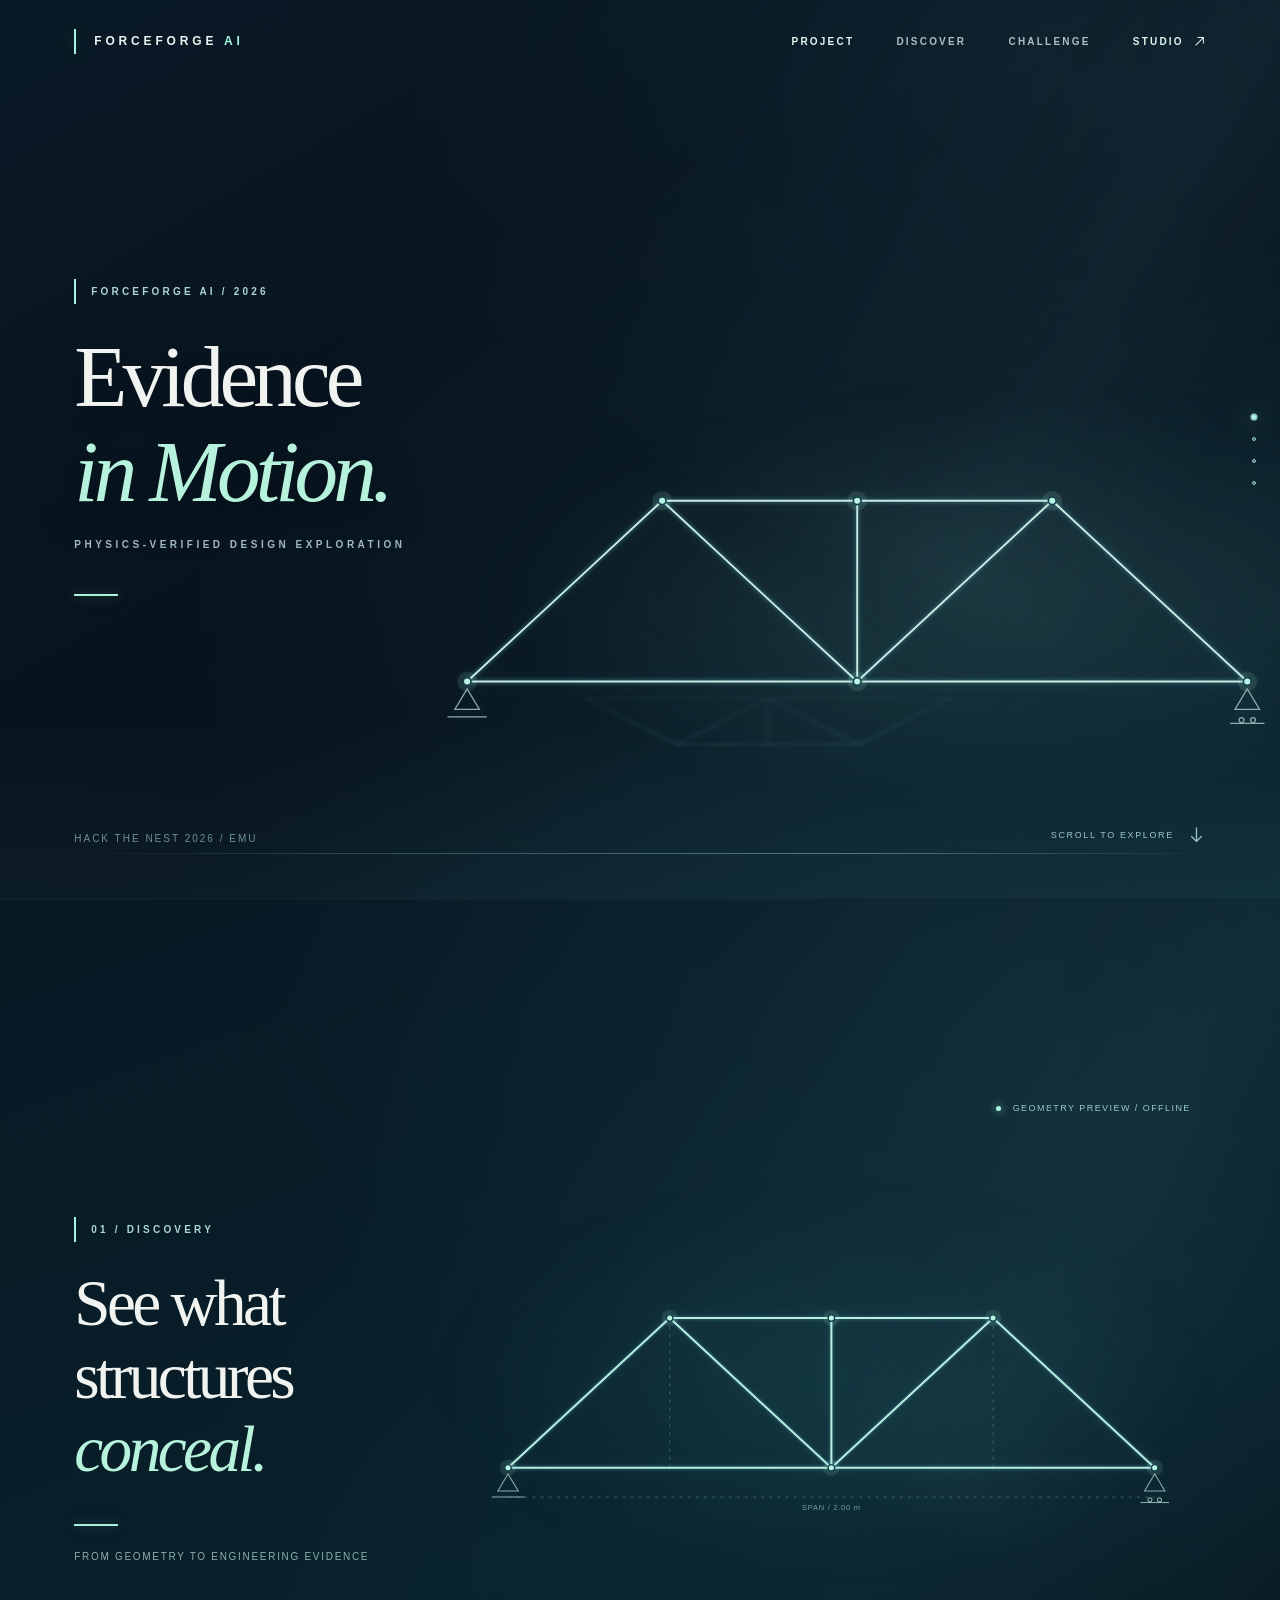
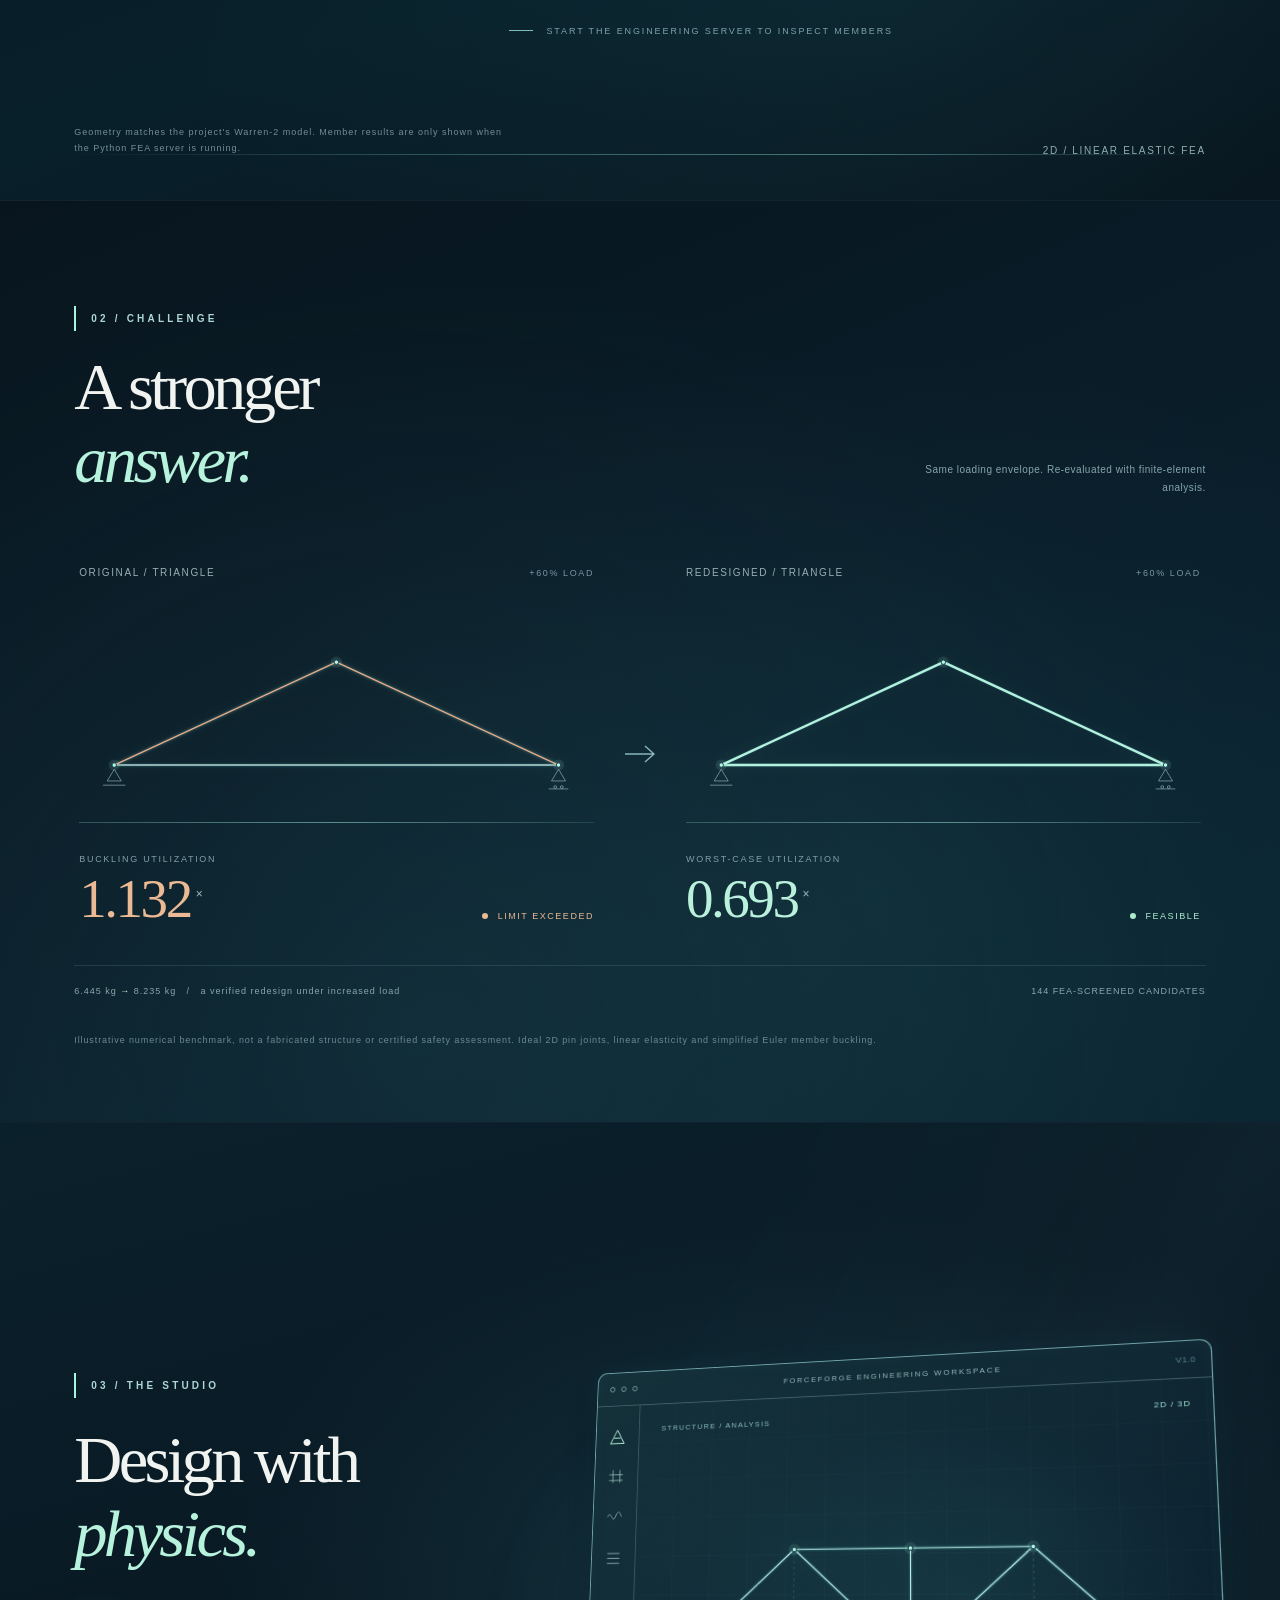
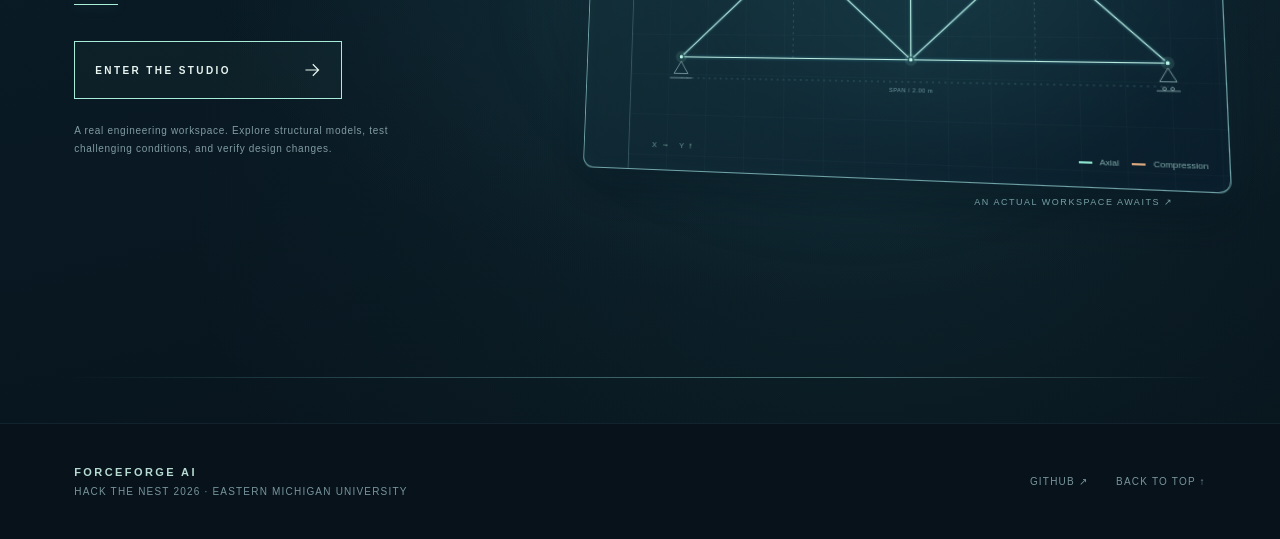
==== commit 4cd94003: "Launch visual-first ForceForge AI landing v0.2 with source-accurate line-art trusses" ====
--- a/landing/index.html
+++ b/landing/index.html
@@ -1,217 +1,340 @@
-<!DOCTYPE html>
+<!doctype html>
 <html lang="en">
 <head>
-<meta charset="utf-8">
-<meta name="viewport" content="width=device-width, initial-scale=1, viewport-fit=cover">
-<meta name="theme-color" content="#091118">
-<meta name="description" content="ForceForge AI is a physics-verified design studio for exploring, optimizing and challenging truss structures. AI proposes. Physics decides.">
-<meta property="og:title" content="ForceForge AI | Design with evidence">
-<meta property="og:description" content="From structural intuition to physics-verified design. Explore the ForceForge AI engineering studio.">
-<title>ForceForge AI | Make bold ideas. Back them with physics.</title>
-<style>
-:root{color-scheme:dark;--bg:#091118;--bg-2:#0c1820;--surface:#11212a;--surface-2:#142731;--stroke:#29404a;--line:#213740;--ink:#f1f7f6;--pale:#d8e4e5;--muted:#8fa5ab;--mint:#74ecd1;--mint-2:#b0ffe8;--mint-dark:#17433e;--orange:#f4b082;font-family:Inter,-apple-system,BlinkMacSystemFont,"Segoe UI",Arial,sans-serif;font-synthesis:none}
-*{box-sizing:border-box}
-html{scroll-behavior:smooth;scroll-padding-top:94px}
-body{margin:0;min-width:320px;background:var(--bg);color:var(--ink);overflow-x:hidden}
-body::selection{background:#75edd3;color:#07231d}
-a{text-decoration:none;color:inherit}button{font:inherit;cursor:pointer}button:focus-visible,a:focus-visible{outline:2px solid var(--mint);outline-offset:5px}svg{display:block}
-.container{width:min(100% - 96px,1252px);margin-inline:auto}
-.eyebrow{font-size:10px;letter-spacing:.23em;font-weight:800;color:var(--mint);text-transform:uppercase}
-.dot{width:7px;height:7px;display:inline-block;background:var(--mint);border-radius:50%;box-shadow:0 0 0 5px #76edcd13}
-.skip{position:fixed;left:14px;top:-70px;background:var(--mint);color:var(--bg);z-index:100;padding:12px 18px;border-radius:5px}.skip:focus{top:12px}
-/* navigation */
-.site-header{height:82px;position:sticky;top:0;z-index:30;background:#09131bd9;border-bottom:1px solid #31414b70;backdrop-filter:blur(18px);-webkit-backdrop-filter:blur(18px)}
-.header-inner{height:100%;display:flex;align-items:center;gap:28px}.brand{display:inline-flex;align-items:center;gap:11px;flex:none}.brand-mark{width:38px;height:38px;border-radius:11px;border:1px solid #38796e;background:linear-gradient(150deg,#143b3d,#10232a);display:grid;place-items:center;box-shadow:0 0 25px #39e1c114}.brand-mark svg{width:28px;height:28px}.brand-wordmark{display:flex;flex-direction:column;gap:2px}.brand-wordmark strong{font-size:14px;letter-spacing:.115em;font-weight:850;white-space:nowrap}.brand-wordmark strong span{color:var(--mint);margin-left:3px}.brand-wordmark small{font-size:8px;letter-spacing:.24em;color:#8199a3;font-weight:760}.main-nav{display:flex;align-items:center;gap:34px;margin-left:auto}.main-nav a{font-size:12px;color:#a7b9be;font-weight:610;transition:color .2s;white-space:nowrap}.main-nav a:hover{color:var(--mint)}.main-nav .mobile-launch{display:none}.nav-cta{display:inline-flex;align-items:center;justify-content:center;gap:15px;font-size:12px;font-weight:750;border:1px solid #65baa9;background:#173f3c;color:#d2fff0;border-radius:8px;height:40px;padding:0 16px;white-space:nowrap;transition:background .2s,transform .2s}.nav-cta:hover{background:#23584f;transform:translateY(-1px)}.nav-cta svg{width:15px;height:15px}.menu-toggle{display:none;color:var(--pale);background:none;border:1px solid #38505a;border-radius:8px;width:40px;height:40px;align-items:center;justify-content:center;margin-left:auto}.menu-toggle svg{width:18px;height:18px}
-/* hero */
-.hero{position:relative;isolation:isolate;overflow:hidden;background:radial-gradient(ellipse 47% 55% at 77% 45%,#123d3d50,transparent 80%),linear-gradient(180deg,#0b1720 0%,#091118 100%)}
-.hero:before{content:"";position:absolute;inset:0;z-index:-1;background-image:linear-gradient(#82b3b40b 1px,transparent 1px),linear-gradient(90deg,#82b3b40b 1px,transparent 1px);background-size:74px 74px;mask-image:linear-gradient(90deg,transparent 0%,black 45%,black 100%)}
-.hero:after{content:"";position:absolute;inset:0;z-index:-1;background:radial-gradient(circle at 35% 60%,#2767631a,transparent 28%);pointer-events:none}
-.hero-inner{min-height:676px;display:grid;grid-template-columns:.95fr 1.05fr;align-items:center;gap:24px;padding-top:54px;padding-bottom:65px}
-.hero-copy{position:relative;z-index:2;padding-top:2px}.hero-kicker{display:inline-flex;align-items:center;gap:12px;border:1px solid #386053;background:#14322d86;border-radius:99px;padding:9px 13px 9px 11px;font-size:10px;font-weight:730;letter-spacing:.13em;color:#b2eede}.hero-kicker .dot{width:6px;height:6px}
-h1{font-size:clamp(49px,5.7vw,80px);line-height:1.055;letter-spacing:-.066em;font-weight:760;margin:32px 0 23px;max-width:710px}h1 span{background:linear-gradient(120deg,#e2fff4,#84ebd3 72%,#55bfae);color:transparent;background-clip:text;-webkit-background-clip:text}
-.hero-description{max-width:490px;font-size:16px;line-height:1.78;color:#a8bdc3;letter-spacing:-.01em;margin:0}
-.hero-actions{display:flex;gap:12px;align-items:center;flex-wrap:wrap;margin-top:34px}.button{display:inline-flex;align-items:center;justify-content:center;gap:17px;min-height:50px;padding:0 21px;border-radius:8px;font-size:12px;font-weight:760;letter-spacing:.01em;transition:transform .2s,background .2s,border-color .2s}.button:hover{transform:translateY(-2px)}.button.primary{background:var(--mint);color:#082a26;border:1px solid var(--mint);box-shadow:0 5px 35px #74ecd120}.button.primary:hover{background:#a0ffe8}.button.secondary{background:#17242db3;border:1px solid #40545d;color:#e0e9e9}.button.secondary:hover{background:#22333c;border-color:#698b8b}.button .arrow{width:16px;height:16px;flex:none}
-.hero-meta{display:flex;align-items:center;gap:17px;margin-top:58px}.meta-line{width:30px;height:1px;background:#4a7d76}.hero-meta p{font-size:10px;letter-spacing:.16em;font-weight:740;color:#708e97;margin:0;text-transform:uppercase}
-.hero-art{position:relative;min-width:0;display:flex;justify-content:flex-end}.visual-shell{width:100%;max-width:641px;aspect-ratio:1.13;position:relative;overflow:hidden;background:radial-gradient(circle at 52% 42%,#204b4b9c 0%,#122c32 36%,#0d1b26 74%,#0b1821 100%);border:1px solid #355961;border-radius:22px;box-shadow:0 34px 80px #0005,inset 0 0 60px #4bc1ae0b;isolation:isolate}
-.visual-shell:before{content:"";position:absolute;inset:0;background:linear-gradient(140deg,#b0ffeb0a,transparent 31%,#0e18244d 100%);pointer-events:none;z-index:4}.visual-shell:after{content:"";position:absolute;inset:-120%;background:linear-gradient(112deg,transparent 46%,#bcffed0d 50%,transparent 54%);animation:sweep 11s linear infinite;pointer-events:none;z-index:3}
-.visual-topline{position:absolute;top:22px;left:26px;right:26px;display:flex;justify-content:space-between;align-items:center;z-index:7}.visual-label{font-size:9px;font-weight:800;letter-spacing:.18em;color:#8db8b5}.visual-status{font-size:9px;letter-spacing:.1em;color:#b4f5e2;display:flex;align-items:center;gap:10px}.visual-status .dot{width:5px;height:5px}
-.structure{width:100%;height:100%;position:absolute;inset:0;z-index:1}.structure .truss-edge{stroke:#76edcf;stroke-width:8;stroke-linecap:round;transition:stroke .55s,filter .55s}.structure .edge-ghost{stroke:#071d22;stroke-width:18;stroke-linecap:round}.structure .edge-warm{stroke:#f0ad83}.structure .core-node{fill:#dcfff2;stroke:#438b80;stroke-width:4}.structure .inner-node{fill:#8ff4d8;stroke:#143a3a;stroke-width:4}.structure .node-halo{fill:#69efcc2c}.structure .load-arrow{stroke:#f1b186;stroke-width:3;stroke-linecap:round}.structure .load-label{fill:#eeb58c;font:700 12px Inter,Arial,sans-serif;letter-spacing:.1em}.structure .drawing-label{fill:#78999f;font:600 11px Inter,Arial,sans-serif;letter-spacing:.08em}.structure .terrain{stroke:#496e76;stroke-width:1;opacity:.44}.structure .grid-heavy{stroke:#597b80;opacity:.22}.structure .grid-soft{stroke:#597b80;opacity:.12}.structure .bracket{stroke:#718a97;stroke-width:1.2;fill:none;stroke-dasharray:4 5;opacity:.64}.truss-main{filter:drop-shadow(0 0 10px #6becb633)}
-.visual-sticker{position:absolute;z-index:6;left:27px;bottom:28px;border:1px solid #366065;background:#112831df;backdrop-filter:blur(12px);border-radius:11px;padding:14px 16px;min-width:194px;box-shadow:0 14px 25px #0004}.sticker-label{font-size:9px;letter-spacing:.16em;font-weight:750;color:#80a1a9}.sticker-state{display:flex;align-items:center;gap:8px;margin-top:8px;font-size:13px;font-weight:750;color:#d6fff0}.sticker-state svg{height:15px;width:15px}.sticker-sub{font-size:10px;color:#839ba4;margin:6px 0 0}.visual-shell[data-case="challenge"] .truss-edge.edge-warm{stroke:#ee846f;filter:drop-shadow(0 0 5px #ed81666b)}.visual-shell[data-case="challenge"] .sticker-state{color:#ffc29b}.visual-shell[data-case="challenge"] .visual-status{color:#ffbe94}.visual-shell[data-case="challenge"] .visual-status .dot{background:var(--orange)}.visual-shell[data-case="challenge"] .visual-sticker{border-color:#9b655d}.visual-shell[data-case="challenge"] .scene-pass{display:none}.visual-shell:not([data-case="challenge"]) .scene-fail{display:none}.visual-shell[data-case="challenge"] .member-risk{stroke:#f08d77}
-.visual-controls{position:absolute;right:22px;bottom:30px;z-index:8;display:flex;gap:4px;border:1px solid #33505d;border-radius:9px;background:#091b24c7;padding:4px;backdrop-filter:blur(8px)}.visual-controls button{border:1px solid transparent;background:transparent;color:#8aa7ae;border-radius:6px;padding:9px 12px;font-size:10px;font-weight:720;white-space:nowrap}.visual-controls button[aria-pressed="true"]{color:#ddfff5;background:#1d4d47;border-color:#427f73}.visual-controls button:hover{color:#e8fff8}.visual-edge-caption{position:absolute;z-index:7;top:77px;right:30px;font-size:9px;letter-spacing:.14em;color:#8cb0b6;text-align:right;line-height:1.8}
-/* proof ticker */
-.signal-strip{border-block:1px solid #2d474d;background:#0f1c24}.signals{min-height:103px;display:flex;align-items:center;justify-content:space-between;gap:30px}.signal{display:flex;align-items:center;gap:14px}.signal-icon{height:38px;width:38px;display:grid;place-items:center;border:1px solid #335450;background:#153631;border-radius:9px;color:#83ebd6}.signal-icon svg{width:20px;height:20px}.signal strong{display:block;color:#e4f0ef;font-size:12px;font-weight:730}.signal small{display:block;color:#6f9296;font-size:10px;margin-top:4px;letter-spacing:.04em}.signal-arrow{font-size:18px;color:#44736b}
-/* sections */
-.section{padding:119px 0}.section-heading{max-width:730px}.section-heading h2{font-size:clamp(36px,4vw,58px);font-weight:720;line-height:1.12;letter-spacing:-.055em;margin:22px 0 18px}.section-heading p{font-size:15px;line-height:1.8;color:#99aeb6;max-width:620px;margin:0}.accent{color:var(--mint)}
-.features{display:grid;grid-template-columns:repeat(4,minmax(0,1fr));gap:15px;margin-top:49px}.feature-card{position:relative;overflow:hidden;min-height:255px;background:linear-gradient(155deg,#13252f,#0e1a23);border:1px solid #2b424b;border-radius:15px;padding:28px;transition:transform .25s,border-color .25s,background .25s}.feature-card:hover{transform:translateY(-6px);border-color:#487c77;background:linear-gradient(155deg,#17332f,#11232b)}.feature-icon{height:45px;width:45px;border-radius:11px;background:#1b3d3b;border:1px solid #3a7067;display:grid;place-items:center;color:#87efd7}.feature-icon svg{width:23px;height:23px}.feature-no{position:absolute;right:26px;top:29px;color:#42616c;font-size:11px;font-weight:760;letter-spacing:.12em}.feature-card h3{font-size:17px;letter-spacing:-.03em;margin:30px 0 13px;font-weight:740}.feature-card p{font-size:12px;line-height:1.85;color:#8fa8b0;margin:0}.feature-card .corner{position:absolute;bottom:0;right:0;width:90px;height:90px;opacity:.15;background:linear-gradient(135deg,transparent 49%,#78d8be 50%,transparent 51%)}
-.workflow{padding:112px 0;background:linear-gradient(180deg,#0d1b24,#0f2027 48%,#0b1820);border-block:1px solid #233942}.workflow-layout{display:grid;grid-template-columns:.7fr 1.3fr;gap:80px;align-items:center}.workflow .section-heading h2{max-width:435px}.workflow .section-heading p{max-width:370px}.workflow-steps{display:grid;gap:12px}.step{position:relative;display:grid;grid-template-columns:56px 1fr 36px;gap:19px;align-items:center;min-height:115px;padding:21px 22px;border:1px solid #304951;background:#152a32;border-radius:13px}.step-number{font-size:25px;font-weight:690;color:#7fe4cf;letter-spacing:-.04em}.step h3{font-size:15px;margin:0 0 8px;letter-spacing:-.02em}.step p{margin:0;color:#8ca7af;line-height:1.6;font-size:12px}.step-arrow{width:21px;height:21px;opacity:.7;color:#6caeac}.step:last-child{border-color:#3a6d62;background:linear-gradient(115deg,#17382f,#152b31)}
-.proof{padding:123px 0 118px;background:radial-gradient(circle at 87% 10%,#20493e38,transparent 33%),#091118}.proof-heading{display:flex;justify-content:space-between;align-items:end;gap:30px}.proof-heading .section-heading{max-width:710px}.text-link{display:inline-flex;align-items:center;gap:10px;border-bottom:1px solid #5b8a7c;color:#b9e9db;font-size:12px;font-weight:710;padding-bottom:10px;white-space:nowrap}.text-link:hover{color:#f4fff8}.text-link svg{width:14px;height:14px}.proof-grid{display:grid;grid-template-columns:1.2fr .8fr;gap:18px;margin-top:45px}.case-panel{border-radius:16px;border:1px solid #34515a;background:linear-gradient(137deg,#142933,#101e27);padding:34px 38px 29px;min-height:318px}.panel-top{display:flex;justify-content:space-between;align-items:center;gap:10px}.panel-code{color:#80abb0;font-size:10px;font-weight:800;letter-spacing:.16em}.panel-state{border:1px solid #4d8571;background:#214438;border-radius:99px;padding:7px 10px;color:#a6f5d0;font-size:9px;font-weight:800;letter-spacing:.1em}.panel-state.warn{border-color:#92634c;background:#3d2c29;color:#ffbd96}.case-number{font-size:clamp(60px,7vw,94px);letter-spacing:-.07em;line-height:1;margin:27px 0 3px;font-weight:720}.case-unit{color:#7fe8d0;font-size:16px;font-weight:720;letter-spacing:-.01em}.case-title{font-size:16px;font-weight:740;margin:25px 0 8px}.case-desc{font-size:12px;line-height:1.75;color:#92acb1;margin:0}.case-foot{display:flex;gap:22px;flex-wrap:wrap;border-top:1px solid #2d464f;margin-top:27px;padding-top:17px}.case-foot span{font-size:10px;color:#8da6ab}.case-foot strong{color:#d5f7e9;font-weight:760}.proof-aside{display:grid;grid-template-rows:1fr 1fr;gap:18px}.mini-proof{border:1px solid #2d4850;background:#11212a;border-radius:14px;padding:28px 29px;display:flex;flex-direction:column;justify-content:space-between}.mini-proof strong{font-size:39px;letter-spacing:-.06em;font-weight:720;line-height:1}.mini-proof p{font-size:11px;line-height:1.7;color:#95aeb3;margin:12px 0 0}.mini-proof .subtle{font-size:9px;letter-spacing:.17em;color:#70a2a3;font-weight:800}.mini-proof.orange strong{color:#ffc2a0}.method-note{font-size:10px;line-height:1.7;color:#6e8993;max-width:970px;margin:19px 0 0}
-/* about + cta */
-.about{border-top:1px solid #1e333e;padding:112px 0}.about-layout{display:grid;grid-template-columns:1.1fr .9fr;gap:86px;align-items:center}.about-quote{font-size:clamp(32px,3.5vw,48px);font-weight:650;letter-spacing:-.045em;line-height:1.23;margin:21px 0 0}.about-meta{border-left:1px solid #42675d;padding-left:31px}.about-meta p{font-size:14px;line-height:1.95;color:#a1b5b9;margin:0}.about-meta .tag-row{display:flex;gap:8px;flex-wrap:wrap;margin-top:24px}.tag{font-size:10px;letter-spacing:.09em;border:1px solid #304c51;background:#142630;color:#91b8b8;padding:9px 11px;border-radius:5px}
-.final-cta{padding:32px 0 94px}.cta-box{overflow:hidden;border:1px solid #4c8072;border-radius:20px;padding:70px 74px;position:relative;background:linear-gradient(110deg,#204f43,#11322f 45%,#10262d);box-shadow:0 25px 70px #0003}.cta-box:after{content:"";position:absolute;right:-100px;top:-100px;width:500px;height:500px;background:repeating-radial-gradient(circle at center,transparent 0 28px,#8fe8cc22 29px 30px,transparent 31px 58px);opacity:.45;pointer-events:none}.cta-box .eyebrow{color:#abfbe2}.cta-box h2{font-size:clamp(39px,4.5vw,60px);max-width:700px;margin:21px 0 14px;line-height:1.09;letter-spacing:-.055em}.cta-box p{color:#a8cfc6;font-size:14px;line-height:1.7;max-width:550px;margin:0 0 27px}.cta-box .button{position:relative;z-index:2}
-footer{border-top:1px solid #233842;padding:30px 0 38px;background:#0a141b}.footer-inner{display:flex;justify-content:space-between;align-items:start;gap:35px}.footer-brand{color:#d8ecea;font-size:13px;font-weight:800;letter-spacing:.13em}.footer-brand span{color:var(--mint)}.footer-copy{font-size:10px;color:#6e8c94;line-height:1.8;max-width:640px;margin-top:10px}.footer-links{display:flex;gap:24px;align-items:center;flex-wrap:wrap}.footer-links a{color:#8eafb2;font-size:11px}.footer-links a:hover{color:var(--mint)}
-.reveal{opacity:1;transform:none}.js-animations .reveal{opacity:0;transform:translateY(22px);transition:opacity .7s ease,transform .7s ease}.reveal.is-visible{opacity:1;transform:translateY(0)}
-@keyframes sweep{from{transform:translateX(-25%)}to{transform:translateX(25%)}}
-@keyframes pulse{50%{opacity:.52;transform:scale(1.13)}}
-.pulse-node{transform-box:fill-box;transform-origin:center;animation:pulse 2.6s ease-in-out infinite}
-@media(max-width:1120px){.container{width:min(100% - 64px,1200px)}.main-nav{gap:22px}.hero-inner{min-height:620px;grid-template-columns:1fr 1fr}.hero-description{font-size:14px}.features{grid-template-columns:repeat(2,minmax(0,1fr))}.feature-card{min-height:215px}.workflow-layout{gap:45px}.visual-controls{right:15px;bottom:19px}.visual-sticker{left:15px;bottom:18px}}
-@media(max-width:800px){.site-header{height:70px}.header-inner{gap:12px}.container{width:min(100% - 42px,680px)}.menu-toggle{display:flex}.nav-cta{display:none}.main-nav{display:none;position:absolute;top:69px;left:0;right:0;background:#0c1b24;flex-direction:column;align-items:stretch;margin:0;border-bottom:1px solid #365256;padding:14px 21px 23px;gap:0;box-shadow:0 25px 35px #0006}.main-nav.is-open{display:flex}.main-nav a{font-size:14px;padding:15px 10px}.main-nav .mobile-launch{display:block;color:var(--mint);font-weight:760}.hero-inner{grid-template-columns:1fr;gap:40px;padding-top:67px;padding-bottom:75px}.hero-copy{text-align:left}.hero-description{max-width:550px}.hero-meta{margin-top:42px}.hero-art{justify-content:center}.visual-shell{max-width:610px}.signals{display:grid;grid-template-columns:repeat(2,1fr);padding-top:23px;padding-bottom:23px;gap:25px}.signal-arrow{display:none}.section,.workflow,.proof,.about{padding:85px 0}.workflow-layout,.about-layout,.proof-grid{grid-template-columns:1fr;gap:35px}.workflow .section-heading h2{max-width:620px}.workflow .section-heading p{max-width:600px}.proof-heading{align-items:flex-start;flex-direction:column}.proof-aside{grid-template-columns:1fr 1fr;grid-template-rows:auto}.about-meta{margin-top:10px}.cta-box{padding:49px 35px}.final-cta{padding-bottom:62px}}
-@media(max-width:530px){.container{width:calc(100% - 38px)}.brand-mark{height:34px;width:34px}.brand-wordmark strong{font-size:12px}.brand-wordmark small{font-size:7px}.hero-inner{padding-top:53px;gap:34px}.hero-kicker{font-size:9px;letter-spacing:.09em}h1{font-size:clamp(45px,11.2vw,61px);line-height:1.07;margin:23px 0 18px}.hero-description{font-size:14px;line-height:1.75}.hero-actions{margin-top:25px;gap:9px}.button{width:100%;min-height:48px}.hero-meta{margin-top:30px}.hero-meta p{font-size:9px}.visual-shell{aspect-ratio:.96;border-radius:15px}.visual-topline{top:16px;left:15px;right:15px}.visual-label{font-size:8px}.visual-status{font-size:8px}.visual-edge-caption{top:53px;right:15px;font-size:8px}.visual-sticker{min-width:0;padding:11px 12px;bottom:15px;left:12px}.sticker-label{font-size:8px}.sticker-state{font-size:10px}.sticker-sub{font-size:9px}.visual-controls{right:10px;bottom:15px;gap:2px}.visual-controls button{padding:8px 9px;font-size:9px}.signals{gap:24px 12px}.signal{gap:9px}.signal-icon{height:35px;width:35px}.signal strong{font-size:10px}.signal small{font-size:9px}.section,.workflow,.proof,.about{padding:75px 0}.section-heading h2{font-size:37px}.features{grid-template-columns:1fr;gap:10px;margin-top:35px}.feature-card{min-height:0;padding:25px}.feature-card h3{margin:21px 0 9px}.step{grid-template-columns:38px 1fr 17px;padding:19px 15px;gap:13px}.step-number{font-size:21px}.step h3{font-size:14px}.step p{font-size:11px}.case-panel{padding:25px 23px}.proof-aside{grid-template-columns:1fr;gap:12px}.mini-proof{min-height:140px;padding:23px}.about-layout{gap:20px}.about-meta{padding-left:19px}.about-quote{font-size:33px}.cta-box{padding:43px 24px}.cta-box h2{font-size:38px}.footer-inner{flex-direction:column;gap:19px}.footer-links{gap:18px}}
-@media(prefers-reduced-motion:reduce){*,*:before,*:after{scroll-behavior:auto!important;animation:none!important;transition:none!important}.reveal{opacity:1;transform:none}}
-</style>
+  <meta charset="utf-8">
+  <meta name="viewport" content="width=device-width, initial-scale=1, viewport-fit=cover">
+  <meta name="theme-color" content="#07131d">
+  <meta name="description" content="ForceForge AI — physics-verified engineering design, analysis, and optimization. An interactive visual introduction to the engineering workspace.">
+  <meta property="og:title" content="ForceForge AI — Evidence in Motion">
+  <meta property="og:description" content="Design. Analyze. Challenge. Improve. Explore engineering decisions backed by finite-element analysis.">
+  <title>ForceForge AI — Evidence in Motion</title>
+  <style>
+  :root{color-scheme:dark;--bg:#07131d;--paper:#091823;--fog:#102d38;--mint:#a5f5df;--milk:#e8f4ef;--line:#c0e9e0;--muted:#829ba5;--mute2:#55727f;--amber:#e7ad89;--page:clamp(25px,5.8vw,110px);--serif:Georgia,'Iowan Old Style','Times New Roman',serif;--sans:Inter,-apple-system,BlinkMacSystemFont,'Segoe UI',Arial,sans-serif}
+  *,*::before,*::after{box-sizing:border-box}
+  html{scroll-behavior:smooth;scroll-padding-top:72px}
+  body{margin:0;min-width:320px;background:var(--bg);font-family:var(--sans);color:var(--milk);overflow-x:hidden;-webkit-font-smoothing:antialiased}
+  body::selection{background:#a3edda;color:#09221f}
+  a{color:inherit;text-decoration:none}
+  button{font:inherit;cursor:pointer}
+  a:focus-visible,button:focus-visible,[tabindex]:focus-visible{outline:2px solid var(--mint);outline-offset:5px}
+  svg{display:block}
+  .skip{position:fixed;top:-80px;left:18px;padding:12px 18px;color:#031d19;background:var(--mint);z-index:9999;border-radius:3px}.skip:focus{top:14px}
+  .site-header{height:83px;position:absolute;top:0;left:0;right:0;display:flex;align-items:center;padding:0 var(--page);z-index:100;gap:24px}
+  .brand{display:flex;align-items:center;gap:18px;min-width:max-content}.brand-line{height:25px;width:2px;background:var(--mint);box-shadow:0 0 16px #a5f5df3a}.brand-title{font-size:12px;font-weight:740;letter-spacing:.32em;line-height:1.4}.brand-title em{font-style:normal;color:var(--mint)}
+  .nav{margin-left:auto;display:flex;align-items:center;gap:clamp(21px,3.3vw,56px)}.nav a{font-size:10px;letter-spacing:.22em;font-weight:650;color:#acbfc4;transition:color .2s}.nav a:hover,.nav a[aria-current="true"]{color:#dffbf3}
+  .nav-launch{display:inline-flex!important;align-items:center;gap:9px;color:#d8f8ed!important}.nav-launch svg{width:13px;height:13px}
+  .menu-toggle{border:1px solid #57857984;background:#15303d80;display:none;align-items:center;justify-content:center;width:38px;height:36px;border-radius:2px;color:var(--mint);margin-left:auto}.menu-toggle svg{height:17px;width:17px}
+  .section{position:relative;min-height:780px;min-height:100svh;overflow:hidden;isolation:isolate;border-bottom:1px solid #7babb01b}
+  .section::before{content:"";position:absolute;inset:0;pointer-events:none;background:radial-gradient(ellipse at 85% 10%,#5bb3ca12 0%,transparent 45%),linear-gradient(150deg,#091925 3%,#07131d 58%,#0b2631 100%);z-index:-3}
+  .section::after{content:"";position:absolute;inset:0;pointer-events:none;background:radial-gradient(ellipse at 68% 75%,#2f747c21,transparent 56%);z-index:-2}
+  .light-beam{position:absolute;right:-30%;top:-50%;width:70%;height:125%;transform:rotate(30deg);pointer-events:none;background:linear-gradient(90deg,transparent 0%,#98e0ef04 38%,#8bd4df09 50%,transparent 68%);filter:blur(21px);z-index:-1}
+  .section-inner{position:relative;z-index:2;min-height:inherit;width:min(100%,1700px);margin:auto;padding:clamp(110px,13vh,190px) var(--page) clamp(55px,8vh,130px)}
+  .section-index{font-size:10px;font-weight:650;letter-spacing:.32em;color:#add6d4;display:flex;gap:15px;align-items:center;text-transform:uppercase}.section-index::before{content:"";display:inline-block;width:2px;height:25px;background:var(--mint)}
+  .editorial-title{font-family:var(--serif);font-size:clamp(41px,5.15vw,91px);font-weight:400;letter-spacing:-.055em;line-height:1.1;margin:0;color:#f0f3ef}.editorial-title em{font-weight:400;color:#b7f2dd}
+  .rule-accent{width:44px;height:1.5px;background:#a9f1d6;box-shadow:0 0 13px #a9f1d659}
+  .section-footnote{font-size:10px;letter-spacing:.17em;text-transform:uppercase;color:#8caeaf}
+  .section-anchor{display:inline-flex;align-items:center;gap:18px;font-size:11px;letter-spacing:.22em;color:#d8fbeb;font-weight:640;transition:transform .25s,color .25s}.section-anchor:hover{color:#fff;transform:translateX(5px)}.section-anchor svg{width:24px;height:24px}
+  .line-world{position:absolute;pointer-events:none;bottom:5%;left:5%;right:5%;height:1px;background:linear-gradient(90deg,transparent,#528b8b7a 30%,#79b8b592 68%,transparent);filter:drop-shadow(0 0 12px #8bdad41e)}
+  .ghost-horizon{position:absolute;pointer-events:none;left:0;right:0;bottom:0;height:20%;background:linear-gradient(0deg,#6dced60c,transparent);z-index:0}
+  .truss-svg{overflow:visible;max-width:100%;width:100%;height:100%;filter:drop-shadow(0 0 8px #b3f5df19)}
+  .member-shadow{stroke:#206473;stroke-width:11;fill:none;stroke-linecap:round;opacity:.18}
+  .member-line{fill:none;stroke:#b9ede4;stroke-width:2.3;stroke-linecap:round;stroke-linejoin:round;stroke-dasharray:var(--length,1000);stroke-dashoffset:var(--length,1000);transition:stroke-dashoffset 1.55s cubic-bezier(.17,.72,.15,1),stroke .45s,stroke-width .45s;transition-delay:var(--delay,0ms)}
+  .is-visible .member-line{stroke-dashoffset:0}
+  .truss-svg .member-halo{fill:none;stroke:#b6fbe4;stroke-width:7;opacity:.06;stroke-linecap:round}
+  .node-halo{fill:#b8ffe7;opacity:.11}
+  .node-core{fill:#b9f5e5;stroke:#173e4a;stroke-width:2}
+  .truss-joints{opacity:0;transition:opacity 1s .7s}.is-visible .truss-joints{opacity:1}
+  .truss-supports{opacity:0;transition:opacity .8s .6s}.is-visible .truss-supports{opacity:1}
+  .truss-supports path,.truss-supports line,.truss-supports circle{stroke:#8daeb0;stroke-width:1.5;fill:none}
+  .truss-guides{opacity:0;transition:opacity .7s 1s}.is-visible .truss-guides{opacity:1}
+  .truss-guides line,.truss-guides path{stroke:#4e8190;stroke-width:1;fill:none;stroke-dasharray:4 8}
+  .truss-guides text{font:11px var(--sans);letter-spacing:.1em;fill:#739da5}
+  .hero{height:100svh;min-height:740px}.hero .section-inner{height:100%;padding-top:0;padding-bottom:0}
+  .hero-copy{position:absolute;top:31%;left:var(--page);z-index:5;max-width:66%}
+  .hero .editorial-title{font-size:clamp(57px,6.8vw,116px);white-space:nowrap;text-shadow:0 12px 38px #05111cab;margin:25px 0 19px}
+  .hero .editorial-title em{font-style:italic;font-weight:400}
+  .hero-sub{font-size:10px;color:#a0b9c0;letter-spacing:.35em;font-weight:600;text-transform:uppercase}
+  .hero-copy .rule-accent{margin-top:44px}
+  .hero-model{position:absolute;left:28%;right:-3.8%;width:78%;bottom:13.2%;height:47.5%;z-index:2;transition:transform .25s ease-out;will-change:transform}
+  .hero-model .member-line{stroke:#caebe7;stroke-width:2.3}
+  .hero-model::after{content:"";position:absolute;inset:0;z-index:-1;filter:blur(25px);background:radial-gradient(ellipse at 65% 58%,#92d5c91c,transparent 58%)}
+  .hero-water{position:absolute;bottom:8%;left:20%;right:0;height:22%;opacity:.37;transform:scaleY(-.55);filter:blur(3px);mask-image:linear-gradient(transparent,#000 45%,transparent)}
+  .hero-water .truss-svg{opacity:.7}
+  .hero-meta{position:absolute;bottom:55px;left:var(--page);right:var(--page);display:flex;align-items:end;justify-content:space-between;gap:15px;z-index:5}
+  .hero-year,.hero-marker{font-size:10px;color:#6c9199;letter-spacing:.2em;text-transform:uppercase}.hero-marker{display:flex;align-items:center;gap:12px}
+  .hero-marker:after{content:"";width:37px;height:1px;background:#689e9e}
+  .scroll-indicator{display:inline-flex;align-items:center;gap:13px;letter-spacing:.18em;font-size:9px;color:#9bc5c3}.scroll-indicator svg{width:19px;height:19px;animation:indicatorFloat 2.6s ease-in-out infinite}
+  @keyframes indicatorFloat{0%,100%{transform:translateY(-3px)}50%{transform:translateY(4px)}}
+  .discovery::before{background:radial-gradient(ellipse at 81% 17%,#2d637235,transparent 52%),linear-gradient(160deg,#081924,#08202a 63%,#07131c)}
+  .discovery-layout{display:grid;grid-template-columns:minmax(270px,31%) minmax(0,69%);align-items:center;gap:2.5vw;height:100%}
+  .discovery-copy{padding-top:4vh;align-self:center;position:relative;z-index:5}
+  .discovery-copy .editorial-title{font-size:clamp(45px,5.1vw,83px);line-height:1.12;margin:25px 0 38px}.discovery-copy .rule-accent{margin-bottom:20px}
+  .discovery-visual{width:100%;height:65vh;min-height:440px;max-height:760px;position:relative;display:flex;align-items:center}
+  .discovery-visual::before{content:"";position:absolute;inset:18% -5% 15% -7%;background:radial-gradient(ellipse,#19465065,transparent 62%);filter:blur(25px);pointer-events:none}
+  .discovery-svg{width:100%;height:73%;position:relative;z-index:2}
+  .discovery-panel{position:absolute;right:2%;top:4%;display:flex;align-items:center;gap:12px;color:#9bc7cb;letter-spacing:.16em;font-size:9px;z-index:4}
+  .live-dot{width:5px;height:5px;border-radius:50%;background:#a4f6dc;box-shadow:0 0 9px #7edbb7}
+  .discovery-svg .member-line{stroke-width:3}
+  .discovery-svg .member-line.has-state[data-state="compression"]{stroke:#edab82}
+  .discovery-svg .member-line.has-state[data-state="tension"]{stroke:#a0f2de}
+  .discovery-svg .member-line.has-state[data-state="neutral"]{stroke:#8db7c0}
+  .discovery-svg .member-line.is-selected{stroke:#ffffff;stroke-width:5;filter:drop-shadow(0 0 7px #a1f6df)}
+  .member-hit{stroke:transparent;stroke-width:24;fill:none;cursor:crosshair;pointer-events:stroke;stroke-linecap:round}
+  .discovery-visual .hint{position:absolute;bottom:5%;left:7%;font-size:9px;letter-spacing:.21em;color:#7ca1aa;display:flex;align-items:center;gap:13px}
+  .discovery-visual .hint::before{content:"";width:24px;height:1px;background:#7ebdb7}
+  .probe{position:absolute;left:50%;bottom:0;z-index:10;min-width:205px;padding:14px 15px;border:1px solid #47767e80;background:#0d2730e8;backdrop-filter:blur(15px);border-radius:3px;box-shadow:0 20px 38px #0004;opacity:0;transform:translateY(8px);pointer-events:none;transition:opacity .2s,transform .2s}
+  .probe.is-active{opacity:1;transform:translateY(0)}.probe .probe-head{font-size:9px;color:#90ced0;letter-spacing:.19em;margin-bottom:9px}.probe .probe-value{font-size:26px;font-weight:540;letter-spacing:-.05em}.probe .probe-value small{font-size:12px;color:#85a7ae;margin-left:7px}.probe .probe-extra{font-size:9px;letter-spacing:.1em;color:#8099a1;margin-top:7px}
+  .discovery-bottom{position:absolute;left:var(--page);right:var(--page);bottom:44px;display:flex;justify-content:space-between;align-items:end;gap:20px;z-index:4}
+  .discovery-bottom small{font-size:9px;letter-spacing:.11em;color:#748e95;max-width:430px;line-height:1.7}
+  .challenge{min-height:850px;min-height:100svh}
+  .challenge::before{background:radial-gradient(ellipse at 32% 90%,#22495143,transparent 65%),linear-gradient(157deg,#08151e,#0a2330 85%)}
+  .challenge .section-inner{display:flex;flex-direction:column;justify-content:center;padding-top:105px;padding-bottom:74px;gap:35px}
+  .challenge-heading{display:flex;align-items:end;gap:30px;justify-content:space-between}
+  .challenge .editorial-title{font-size:clamp(44px,5.2vw,85px);margin-top:19px}
+  .challenge-note{align-self:end;max-width:295px;font-size:10px;line-height:1.75;color:#87a5ac;letter-spacing:.05em;text-align:right}
+  .compare-grid{display:grid;grid-template-columns:minmax(0,1fr) 34px minmax(0,1fr);gap:24px;align-items:center;margin:4vh 0 0}
+  .case{position:relative;min-width:0;padding:0 5px}.case-diagram{height:clamp(170px,19vw,340px);margin:0 -12px;position:relative}.case-diagram svg{width:100%;height:100%}
+  .case .member-line{stroke-width:3.1}.case[data-kind="after"] .member-line{stroke-width:5.2;stroke:#b4f1dd}
+  .case[data-kind="before"] .member-line{stroke:#b5d7d5}
+  .case[data-kind="before"] .member-line.is-risk{stroke:var(--amber)}
+  .case[data-kind="before"] .member-line.is-risk{filter:drop-shadow(0 0 6px #e7ad8942)}
+  .case-top{display:flex;align-items:center;justify-content:space-between;gap:10px;font-size:10px;letter-spacing:.16em;color:#96afb3}
+  .case-top span:last-child{font-size:9px;color:#7896a1}
+  .case-divider{height:1px;width:100%;background:linear-gradient(90deg,#75ada95a,#80c1b7ab,#75ada92f)}
+  .case-readout{display:flex;align-items:end;justify-content:space-between;gap:12px;padding-top:21px;min-height:107px}
+  .case-metric{display:flex;flex-direction:column;gap:5px}.case-metric small{font-size:9px;color:#819fa7;letter-spacing:.19em;text-transform:uppercase}.case-metric strong{font-size:clamp(37px,4.3vw,70px);font-weight:400;font-family:var(--serif);letter-spacing:-.045em;line-height:1.1}.case-metric strong sup{font:12px var(--sans);letter-spacing:0;color:#9eb9ba;margin-left:5px}
+  .case[data-kind="before"] .case-metric strong{color:#ebb994}.case[data-kind="after"] .case-metric strong{color:#baf1dc}
+  .case-verdict{font-size:9px;letter-spacing:.17em;display:flex;align-items:center;gap:10px;white-space:nowrap;margin-bottom:9px}.case-verdict::before{content:"";width:6px;height:6px;border-radius:50%;background:currentColor}.case[data-kind="before"] .case-verdict{color:#ebb994}.case[data-kind="after"] .case-verdict{color:#adeacc}
+  .comparison-arrow{height:24px;width:34px;align-self:center;color:#95c5c3;opacity:.9;margin-top:10px}
+  .challenge-footer{display:flex;justify-content:space-between;align-items:center;border-top:1px solid #79a1a333;padding-top:18px;gap:15px}
+  .challenge-footer p{font-size:9px;letter-spacing:.11em;color:#88a6ab;margin:0;line-height:1.6}.challenge-footer b{color:#e7f5e8;font-weight:550}
+  .challenge-small{font-size:9px;color:#6b8992;letter-spacing:.1em;margin-top:0;line-height:1.7}
+  .studio::before{background:radial-gradient(ellipse at 65% 48%,#27616c43,transparent 53%),linear-gradient(166deg,#0a202b,#091822 57%,#07131b)}
+  .studio .section-inner{display:grid;grid-template-columns:minmax(280px,37%) minmax(0,63%);align-items:center;gap:6%;padding-top:110px;padding-bottom:115px}
+  .studio-copy{position:relative;z-index:5}.studio-copy .editorial-title{font-size:clamp(45px,5.2vw,85px);margin:25px 0 34px}.studio-copy .rule-accent{margin-bottom:36px}
+  .studio-cta{display:inline-flex;align-items:center;justify-content:space-between;gap:45px;border:1px solid #a8ecda;padding:19px 20px;min-width:268px;min-height:58px;background:#99f4d708;transition:background .25s,transform .25s,box-shadow .25s;font-size:10px;letter-spacing:.24em;font-weight:710;white-space:nowrap}
+  .studio-cta svg{width:18px;height:18px}.studio-cta:hover{transform:translateY(-3px);background:#8ff3d015;box-shadow:0 12px 40px #75e3cb13}
+  .studio-note{font-size:10px;letter-spacing:.07em;color:#809ba3;max-width:345px;line-height:1.8;margin-top:23px}
+  .studio-visual{height:61vh;min-height:380px;max-height:670px;position:relative;perspective:1000px}
+  .studio-shell{position:absolute;inset:10% 1% 13% 1%;border:1.5px solid #99d7d7b3;border-radius:11px;box-shadow:0 17px 45px #04101b8c,0 0 35px #6dd1d212,inset 0 0 19px #acebdf08;overflow:hidden;background:linear-gradient(145deg,#16343cbf,#081c2cbb);transform:perspective(1100px) rotateX(4deg) rotateY(-7deg);transition:transform .7s ease,box-shadow .7s ease}
+  .studio-visual:hover .studio-shell{transform:perspective(1100px) rotateX(0) rotateY(-2deg);box-shadow:0 27px 60px #03101ba8,0 0 42px #7de4cd20}
+  .window-header{height:37px;border-bottom:1px solid #8eb7bd58;display:flex;align-items:center;gap:7px;padding:0 14px}.window-header i{width:6px;height:6px;border:1px solid #a1ccccb0;border-radius:50%}.window-title{margin:auto;font-size:8px;letter-spacing:.22em;color:#93b7b9}.window-version{font-size:8px;color:#5b8890;letter-spacing:.05em}
+  .window-content{height:calc(100% - 37px);display:flex}.window-rail{height:100%;width:50px;flex:none;display:flex;align-items:center;flex-direction:column;gap:23px;border-right:1px solid #85b2b24d;padding-top:23px}.rail-glyph{width:21px;height:21px;stroke:#88acac;fill:none;stroke-width:1.1}.rail-glyph.active{stroke:#c5ffed}.window-viewport{position:relative;flex:1;overflow:hidden;background:radial-gradient(ellipse at 58% 53%,#1b46515a,transparent 56%)}.viewport-grid{position:absolute;inset:0;opacity:.18;background-image:linear-gradient(#7ab6bb33 1px,transparent 1px),linear-gradient(90deg,#7ab6bb33 1px,transparent 1px);background-size:41px 41px}
+  .window-label{position:absolute;left:25px;top:22px;font-size:8px;color:#8bbdc0;letter-spacing:.17em}.window-mode{position:absolute;right:20px;top:20px;font-size:8px;color:#a5e6d9;letter-spacing:.11em}.studio-truss{position:absolute;left:3%;width:95%;height:70%;top:17%;filter:drop-shadow(0 0 12px #a6f4df17)}
+  .viewport-axis{position:absolute;bottom:20px;left:25px;color:#69939a;font-size:8px;letter-spacing:.16em}.viewport-axis span{color:#b2eddc}.window-legend{position:absolute;right:18px;bottom:18px;display:flex;gap:11px;font-size:8px;color:#7faaa9}.window-legend i{display:inline-block;width:12px;height:2px;background:#8be3cf;vertical-align:middle;margin-right:5px}.window-legend i.amber{background:#daa87e}
+  .studio-haze{position:absolute;z-index:-1;inset:13% 0 0 -10%;background:radial-gradient(ellipse,#2c6e7352,transparent 66%);filter:blur(31px)}
+  .studio-art-caption{position:absolute;right:5%;bottom:7%;color:#769fa4;letter-spacing:.17em;font-size:9px}
+  .site-footer{min-height:115px;padding:24px var(--page);background:#07121b;display:flex;align-items:center;justify-content:space-between;gap:20px;color:#78959d;font-size:10px;letter-spacing:.12em;line-height:1.8}.site-footer strong{color:#b7dbd2;letter-spacing:.22em;font-size:11px}.site-footer a:hover{color:#cbfbe9}.site-footer .footer-links{display:flex;gap:28px}
+  .scroll-dots{position:fixed;right:24px;top:50%;transform:translateY(-50%);z-index:90;display:flex;flex-direction:column;gap:18px;mix-blend-mode:screen}
+  .scroll-dots a{width:4px;height:4px;border:1px solid #8fc3be;border-radius:50%;display:block;background:#72908f88;transition:transform .25s,background .25s,box-shadow .25s}
+  .scroll-dots a[aria-current="true"]{transform:scale(1.8);background:#b8ffe4;box-shadow:0 0 12px #a8f7df85}
+  .js-motion .reveal{opacity:0;transform:translateY(30px);transition:opacity 1s cubic-bezier(.16,.85,.23,1),transform 1s cubic-bezier(.16,.85,.23,1)}
+  .js-motion .is-visible .reveal{opacity:1;transform:translateY(0)}
+  .js-motion .reveal.d1{transition-delay:.1s}.js-motion .reveal.d2{transition-delay:.22s}.js-motion .reveal.d3{transition-delay:.34s}
+  @media (max-width:1100px){.hero-copy{top:28%}.hero-model{left:26%;right:-9%;width:88%;bottom:14%}.discovery-layout{grid-template-columns:minmax(230px,34%) minmax(0,66%)}.studio .section-inner{gap:2%}.case-verdict{font-size:8px}}
+  @media (max-width:820px){
+    .site-header{height:71px}.nav{gap:18px}.nav a{font-size:9px;letter-spacing:.1em}.brand-title{letter-spacing:.19em}
+    .section{min-height:690px}.hero{min-height:740px}.hero-copy{top:29%;max-width:95%}.hero .editorial-title{font-size:clamp(56px,9vw,86px)}.hero-model{width:108%;left:2%;bottom:15%;height:43%}.hero-water{left:0}.hero-meta{bottom:35px}
+    .discovery-layout{display:flex;flex-direction:column;align-items:stretch;justify-content:center;gap:20px;padding-top:110px;padding-bottom:100px}.discovery-copy{align-self:start;padding-top:0}.discovery-copy .editorial-title{margin:18px 0 23px}.discovery-visual{height:45vh;min-height:315px;max-height:480px}.discovery-visual .hint{bottom:2%}.discovery-bottom{bottom:28px}
+    .challenge .section-inner{padding-top:115px;padding-bottom:75px}.challenge-note{max-width:210px}.compare-grid{gap:12px;grid-template-columns:minmax(0,1fr) 23px minmax(0,1fr)}.case-diagram{height:230px}.case-readout{display:block}.case-verdict{margin:13px 0 0}.comparison-arrow{width:21px}
+    .studio .section-inner{display:flex;flex-direction:column;justify-content:center;align-items:stretch;padding-top:110px;padding-bottom:72px}.studio-copy .editorial-title{margin:18px 0 25px}.studio-copy .rule-accent{margin-bottom:25px}.studio-note{display:none}.studio-visual{height:49vh;min-height:350px;max-height:470px;margin-top:14px}
+    .scroll-dots{right:10px}
+  }
+  @media (max-width:600px){
+    :root{--page:24px}
+    .brand-title{font-size:11px;letter-spacing:.17em}.site-header{height:68px}.nav{display:none;position:absolute;top:67px;left:0;right:0;margin:0;padding:25px var(--page) 29px;background:#091923f5;box-shadow:0 24px 30px #0006;flex-direction:column;align-items:start;gap:25px;border-bottom:1px solid #6d9e9e3d}.nav.open{display:flex}.nav a{font-size:12px;letter-spacing:.2em}.menu-toggle{display:flex}
+    .section{min-height:650px}.section-inner{padding-top:95px;padding-bottom:70px}
+    .hero{height:100svh;min-height:710px}.hero-copy{top:24%;left:var(--page);right:var(--page)}.hero .editorial-title{font-size:clamp(52px,11vw,80px);margin:20px 0 17px}.hero-sub{font-size:8px;letter-spacing:.15em}.hero-copy .rule-accent{margin-top:30px}.hero-model{left:0;width:100%;height:41%;bottom:16%}.hero-water{left:0;width:100%;bottom:9%;height:18%}.hero-meta{bottom:24px}.hero-year{font-size:8px}.scroll-indicator{font-size:8px}.hero-marker{display:none}
+    .discovery-layout{padding-top:103px;padding-bottom:100px;justify-content:start}.section-index{font-size:9px}.discovery-copy .editorial-title{font-size:clamp(45px,10vw,63px)}.discovery-visual{height:49vh;min-height:280px}.discovery-panel{font-size:7px;right:4%;top:6%}.discovery-visual .hint{font-size:8px;left:4%;bottom:4%}.probe{min-width:165px;left:auto;right:4%;bottom:4%}.probe .probe-value{font-size:21px}.discovery-bottom{bottom:28px}.discovery .line-world{display:none}.discovery-bottom small{font-size:8px;max-width:240px}.discovery-bottom .section-footnote{display:none}
+    .challenge .section-inner{gap:22px;padding-top:97px;padding-bottom:44px}.challenge-heading{display:block}.challenge .editorial-title{font-size:clamp(45px,10vw,65px)}.challenge-note{display:none}.compare-grid{grid-template-columns:1fr;gap:9px;margin:0}.case{padding:0}.case-diagram{height:clamp(135px,32vw,225px);margin:-7px 0 -10px}.case-top{font-size:9px}.case-top span:last-child{font-size:8px}.case-readout{display:flex;min-height:0;padding-top:10px}.case-metric strong{font-size:39px}.case-verdict{margin:0 0 8px}.comparison-arrow{transform:rotate(90deg);justify-self:center;margin:0;width:20px;height:15px}.challenge-footer{padding-top:14px}.challenge-footer p{font-size:8px}.challenge-small{font-size:8px}
+    .studio .section-inner{padding-top:95px;padding-bottom:82px}.studio-copy .editorial-title{font-size:clamp(48px,10vw,66px)}.studio-cta{font-size:9px;padding:17px 15px;min-width:255px}.studio-visual{min-height:290px;height:39vh;margin-top:25px}.studio-shell{inset:4% 1% 13% 1%}.window-rail{width:33px;gap:15px;padding-top:14px}.window-header{height:28px}.window-content{height:calc(100% - 28px)}.window-label,.window-mode{font-size:6px}.window-label{left:11px;top:10px}.window-mode{right:11px;top:10px}.rail-glyph{width:17px}.studio-art-caption{font-size:7px}
+    .site-footer{min-height:120px;padding:20px var(--page);font-size:8px;align-items:start}.site-footer .footer-links{display:flex;flex-direction:column;gap:8px;text-align:right}
+    .scroll-dots{display:none}
+  }
+  @media (max-height:720px) and (min-width:821px){.hero-copy{top:26%}.hero .editorial-title{font-size:clamp(52px,5.6vw,82px)}.hero-model{height:50%;bottom:9%}.section-inner{padding-top:108px;padding-bottom:55px}.challenge .section-inner{padding-top:90px;gap:12px}.case-diagram{height:25vh;min-height:150px}.studio-visual{height:65vh;min-height:340px}}
+  @media (prefers-reduced-motion:reduce){html{scroll-behavior:auto}.scroll-indicator svg,.studio-shell,.hero-model{animation:none!important;transition:none!important}.member-line{stroke-dashoffset:0!important;transition:none!important}.truss-joints,.truss-guides,.truss-supports{opacity:1!important;transition:none!important}.reveal{opacity:1!important;transform:none!important;transition:none!important}}
+  </style>
 </head>
 <body>
-<a class="skip" href="#main">Skip to content</a>
-<header class="site-header">
-  <div class="container header-inner">
-    <a class="brand" href="#top" aria-label="ForceForge AI home">
-      <span class="brand-mark"><svg viewBox="0 0 32 32" fill="none" aria-hidden="true"><path d="M5 26 16 5l11 21H5Z" stroke="#7cefd5" stroke-width="2.1" stroke-linejoin="round"/><path d="M10.4 16.2h11.2M16 5v21" stroke="#7cefd5" stroke-width="1.6"/><circle cx="5" cy="26" r="2" fill="#7cefd5"/><circle cx="27" cy="26" r="2" fill="#7cefd5"/><circle cx="16" cy="5" r="2" fill="#7cefd5"/></svg></span>
-      <span class="brand-wordmark"><strong>FORCEFORGE<span>AI</span></strong><small>DESIGN WITH EVIDENCE</small></span>
-    </a>
-    <nav class="main-nav" id="mainNav" aria-label="Primary navigation">
-      <a href="#platform">The platform</a><a href="#workflow">How it works</a><a href="#validation">Validation</a><a href="#about">Our story</a>
-      <a href="/workspace" data-workspace-link class="mobile-launch">Open the studio</a>
+  <a class="skip" href="#intro">Skip to main content</a>
+  <header class="site-header">
+    <a class="brand" href="#intro" aria-label="ForceForge AI home"><span class="brand-line" aria-hidden="true"></span><span class="brand-title">FORCEFORGE <em>AI</em></span></a>
+    <nav class="nav" id="siteNav" aria-label="Main navigation">
+      <a href="#intro">PROJECT</a><a href="#discovery">DISCOVER</a><a href="#challenge">CHALLENGE</a><a class="nav-launch" href="/workspace/" data-studio-link>STUDIO <svg viewBox="0 0 20 20" fill="none" stroke="currentColor" stroke-width="1.6" aria-hidden="true"><path d="M4 16 16 4M7 4h9v9"/></svg></a>
     </nav>
-    <a href="/workspace" data-workspace-link class="nav-cta">Open the studio <svg viewBox="0 0 24 24" fill="none" stroke="currentColor" stroke-width="1.8" aria-hidden="true"><path d="M4 12h16m-7-7 7 7-7 7"/></svg></a>
-    <button type="button" class="menu-toggle" id="menuToggle" aria-label="Open navigation" aria-controls="mainNav" aria-expanded="false"><svg viewBox="0 0 24 24" fill="none" stroke="currentColor" stroke-width="2" stroke-linecap="round" aria-hidden="true"><path d="M4 7h16M4 12h16M4 17h16"/></svg></button>
-  </div>
-</header>
-<main id="main">
-  <section class="hero" id="top" aria-labelledby="heroTitle">
-    <div class="container hero-inner">
-      <div class="hero-copy">
-        <div class="hero-kicker"><span class="dot"></span> INTRODUCING FORCEFORGE AI</div>
-        <h1 id="heroTitle">Make bold ideas.<br><span>Back them with physics.</span></h1>
-        <p class="hero-description">From the first structural sketch to a design you can challenge. Explore alternatives, push their limits, and bring AI ideas back to the physics that matter.</p>
-        <div class="hero-actions"><a class="button primary" href="/workspace" data-workspace-link>Launch the design studio <svg class="arrow" viewBox="0 0 24 24" fill="none" stroke="currentColor" stroke-width="2" aria-hidden="true"><path d="M4 12h16m-7-7 7 7-7 7"/></svg></a><a class="button secondary" href="#workflow">See how it works <svg class="arrow" viewBox="0 0 24 24" fill="none" stroke="currentColor" stroke-width="1.8" aria-hidden="true"><path d="M12 4v16m-6-6 6 6 6-6"/></svg></a></div>
-        <div class="hero-meta"><span class="meta-line"></span><p>Built at Hack the Nest 2026 &nbsp;/&nbsp; Eastern Michigan University</p></div>
+    <button type="button" class="menu-toggle" id="menuToggle" aria-expanded="false" aria-controls="siteNav" aria-label="Open navigation"><svg viewBox="0 0 22 22" fill="none" stroke="currentColor" stroke-width="1.5"><path d="M3 7h16M3 15h16"/></svg></button>
+  </header>
+  <nav class="scroll-dots" aria-label="Page sections"><a href="#intro" aria-label="Intro" aria-current="true"></a><a href="#discovery" aria-label="Discover"></a><a href="#challenge" aria-label="Challenge"></a><a href="#studio" aria-label="Studio"></a></nav>
+  <main>
+    <section class="section hero is-visible" id="intro" aria-labelledby="heroTitle">
+      <div class="light-beam"></div><div class="ghost-horizon"></div><div class="line-world" aria-hidden="true"></div>
+      <div class="section-inner">
+        <div class="hero-copy">
+          <div class="section-index reveal">FORCEFORGE AI / 2026</div>
+          <h1 class="editorial-title reveal d1" id="heroTitle">Evidence<br><em>in Motion.</em></h1>
+          <div class="hero-sub reveal d2">PHYSICS-VERIFIED DESIGN EXPLORATION</div>
+          <div class="rule-accent reveal d3" aria-hidden="true"></div>
+        </div>
+        <div class="hero-model" id="heroModel"><svg id="heroTruss" class="truss-svg" viewBox="0 0 1100 520" role="img" aria-label="Exact Warren-2 pin-jointed truss topology, shown as an animated white engineering line drawing"></svg></div>
+        <div class="hero-water" aria-hidden="true"><svg id="heroReflection" class="truss-svg" viewBox="0 0 1100 520"></svg></div>
+        <div class="hero-meta"><span class="hero-year">HACK THE NEST 2026 <span aria-hidden="true">/</span> EMU</span><a href="#discovery" class="scroll-indicator">SCROLL TO EXPLORE <svg viewBox="0 0 22 22" fill="none" stroke="currentColor" stroke-width="1.5" aria-hidden="true"><path d="M11 3v16m-6-6 6 6 6-6"/></svg></a></div>
       </div>
-      <div class="hero-art" aria-label="Conceptual structural truss illustration. Toggle between a verified design and a more demanding challenge.">
-        <div class="visual-shell" id="visualShell" data-case="design">
-          <div class="visual-topline"><span class="visual-label">STRUCTURAL DESIGN / 001</span><span class="visual-status"><span class="dot"></span><span class="scene-pass">VERIFIED CASE</span><span class="scene-fail">CHALLENGED CASE</span></span></div>
-          <div class="visual-edge-caption">ILLUSTRATIVE 2D TRUSS<br>REFERENCE BENCHMARK</div>
-          <svg class="structure" viewBox="0 0 640 564" role="img" aria-label="A triangular engineering truss on a measurement grid, with stress-state colors and a downward load arrow">
-            <defs>
-              <linearGradient id="deck" x1="0" y1="0" x2="1" y2="1"><stop offset="0" stop-color="#1c4348"/><stop offset="1" stop-color="#0b1e2a"/></linearGradient>
-              <radialGradient id="halo" cx="50%" cy="46%" r="50%"><stop offset="0" stop-color="#6fe5c9" stop-opacity=".19"/><stop offset="1" stop-color="#6fe5c9" stop-opacity="0"/></radialGradient>
-              <marker id="loadhead" markerWidth="7" markerHeight="7" refX="5" refY="3.5" orient="auto"><path d="M0 0 7 3.5 0 7Z" fill="#f0ae85"/></marker>
-            </defs>
-            <circle cx="320" cy="275" r="258" fill="url(#halo)"/>
-            <g class="floor" aria-hidden="true">
-              <path d="M42 397 431 397 588 494 199 494Z" fill="url(#deck)" stroke="#40646d" stroke-width="1" opacity=".76"/>
-              <path class="grid-heavy" d="M120 397 277 494M198 397 355 494M276 397 433 494M354 397 511 494M82 423h389M123 451h395M161 476h384" fill="none"/>
-              <path class="grid-soft" d="M80 397 237 494M159 397 316 494M236 397 393 494M314 397 471 494M392 397 549 494M61 408h392M104 438h390M142 464h393" fill="none"/>
-            </g>
-            <g aria-hidden="true" opacity=".77">
-              <path d="M131 409V268M501 409V268" stroke="#3d626b" stroke-dasharray="4 6"/>
-              <path d="M123 402h389" stroke="#5c8390" stroke-width="1"/>
-              <path d="M130 416 320 193 501 416" fill="none" stroke="#5ea49f" stroke-width="1" opacity=".32" transform="translate(13 10)"/>
-              <path d="M130 410 320 187 500 410" fill="none" stroke="#4d796e" stroke-width="2" opacity=".25" transform="translate(18 15)"/>
-            </g>
-            <g class="truss-main" fill="none">
-              <path class="edge-ghost" d="M130 403H500M130 403 319 182 500 403"/>
-              <path class="truss-edge" d="M130 403H500"/>
-              <path class="truss-edge edge-warm member-risk" d="M130 403 319 182"/>
-              <path class="truss-edge edge-warm member-risk" d="M319 182 500 403"/>
-              <path d="M131 400H500M131 400 319 182 500 400" stroke="#e8fff1" stroke-width="1.2" opacity=".42"/>
-            </g>
-            <g aria-hidden="true">
-              <path d="M319 105v56" class="load-arrow" fill="none" marker-end="url(#loadhead)"/>
-              <text x="337" y="112" class="load-label">F</text><text x="336" y="126" class="drawing-label">LOAD</text>
-              <path d="M130 419v30M500 419v30M130 443h370" class="bracket"/>
-              <text x="312" y="458" text-anchor="middle" class="drawing-label">SPAN / L</text>
-              <path d="M535 184h16M535 404h16M544 184v220" class="bracket"/>
-              <text x="558" y="298" class="drawing-label">H</text>
-              <path d="M120 414l-12 16h24Z" fill="#79a9b6" opacity=".65"/><path d="M490 414l-12 16h24Z" fill="#79a9b6" opacity=".65"/>
-              <circle cx="130" cy="403" r="19" class="node-halo"/><circle cx="500" cy="403" r="19" class="node-halo"/><circle cx="319" cy="182" r="24" class="node-halo pulse-node"/>
-              <circle cx="130" cy="403" r="8" class="core-node"/><circle cx="500" cy="403" r="8" class="core-node"/><circle cx="319" cy="182" r="9" class="inner-node"/>
-              <path d="M315 182h8M319 178v8" stroke="#effff4" stroke-width="1.4"/>
-            </g>
-            <g aria-hidden="true"><text x="135" y="373" class="drawing-label">NODE 01</text><text x="456" y="373" class="drawing-label">NODE 02</text><text x="336" y="171" class="drawing-label">NODE 03</text></g>
-          </svg>
-          <div class="visual-sticker" aria-live="polite"><div class="sticker-label">REFERENCE RESULT</div><div class="sticker-state scene-pass"><svg viewBox="0 0 20 20" fill="none" stroke="currentColor" stroke-width="2" aria-hidden="true"><circle cx="10" cy="10" r="8"/><path d="m6 10 2.6 2.6L14 7"/></svg> Within design limits</div><div class="sticker-state scene-fail"><svg viewBox="0 0 20 20" fill="none" stroke="currentColor" stroke-width="2" aria-hidden="true"><path d="M10 2 19 18H1L10 2Z"/><path d="M10 7v5m0 3v1"/></svg> Redesign required</div><p class="sticker-sub scene-pass">+20% load envelope / 0.849 utilization</p><p class="sticker-sub scene-fail">+60% load / 1.132 buckling utilization</p></div>
-          <div class="visual-controls" role="group" aria-label="Reference scenario"><button type="button" data-case="design" aria-pressed="true">Validated</button><button type="button" data-case="challenge" aria-pressed="false">Stress test</button></div>
+    </section>
+    <section class="section discovery" id="discovery" aria-labelledby="discoveryTitle">
+      <div class="light-beam"></div><div class="line-world" aria-hidden="true"></div>
+      <div class="section-inner discovery-layout">
+        <div class="discovery-copy"><div class="section-index reveal">01 / DISCOVERY</div><h2 class="editorial-title reveal d1" id="discoveryTitle">See what<br>structures<br><em>conceal.</em></h2><div class="rule-accent reveal d2" aria-hidden="true"></div><span class="section-footnote reveal d3">FROM GEOMETRY TO ENGINEERING EVIDENCE</span></div>
+        <div class="discovery-visual">
+          <div class="discovery-panel"><i class="live-dot" aria-hidden="true"></i><span id="solverStatus" role="status">REFERENCE GEOMETRY</span></div>
+          <svg id="analysisTruss" class="truss-svg discovery-svg" viewBox="0 0 1100 520" role="img" aria-label="Interactive Warren-2 finite element model. Select a bar to inspect its solved axial force and stress."></svg>
+          <div class="probe" id="probe" aria-live="polite"><div class="probe-head" id="probeHead">MEMBER / 01</div><div class="probe-value" id="probeValue">—</div><div class="probe-extra" id="probeExtra">RUNNING ENGINEERING SOLVER</div></div>
+          <div class="hint" id="hoverHint">HOVER OR TAP A MEMBER</div>
         </div>
+        <div class="discovery-bottom"><small id="discoveryDisclaimer">Live member results are loaded from the Python FEA solver. Geometry remains visible if the solver is offline.</small><span class="section-footnote">2D / LINEAR ELASTIC FEA</span></div>
       </div>
-    </div>
-  </section>
-  <div class="signal-strip" aria-label="Product principles"><div class="container signals">
-    <div class="signal"><span class="signal-icon"><svg viewBox="0 0 24 24" fill="none" stroke="currentColor" stroke-width="1.7" aria-hidden="true"><path d="M3 20 12 4l9 16H3ZM7 13h10M12 4v16"/></svg></span><span><strong>3 truss families</strong><small>Explore viable structures</small></span></div><span class="signal-arrow" aria-hidden="true">/</span>
-    <div class="signal"><span class="signal-icon"><svg viewBox="0 0 24 24" fill="none" stroke="currentColor" stroke-width="1.7" aria-hidden="true"><path d="M12 3a9 9 0 1 0 9 9M12 3v9l7 5M12 12l-6 6"/></svg></span><span><strong>Physics at the core</strong><small>Finite element analysis</small></span></div><span class="signal-arrow" aria-hidden="true">/</span>
-    <div class="signal"><span class="signal-icon"><svg viewBox="0 0 24 24" fill="none" stroke="currentColor" stroke-width="1.7" aria-hidden="true"><path d="M4 13 9 18 20 6M3 3h18v18H3z"/></svg></span><span><strong>Robust by design</strong><small>Test uncertainty scenarios</small></span></div><span class="signal-arrow" aria-hidden="true">/</span>
-    <div class="signal"><span class="signal-icon"><svg viewBox="0 0 24 24" fill="none" stroke="currentColor" stroke-width="1.7" aria-hidden="true"><path d="M12 4v4M12 16v4M4 12h4M16 12h4M8 8l8 8M16 8l-8 8"/><circle cx="12" cy="12" r="3"/></svg></span><span><strong>AI, with guardrails</strong><small>Recommendations rechecked</small></span></div>
-  </div></div>
-  <section class="section" id="platform" aria-labelledby="platformTitle"><div class="container">
-    <div class="section-heading reveal"><span class="eyebrow">THE PLATFORM</span><h2 id="platformTitle">Build better structures.<br><span class="accent">Ask better questions.</span></h2><p>One focused workspace for taking an idea beyond how it looks, toward how it behaves. Designed to make structural decisions clearer, faster, and more defensible.</p></div>
-    <div class="features">
-      <article class="feature-card reveal"><span class="feature-no">01 / EXPLORE</span><span class="feature-icon"><svg viewBox="0 0 24 24" fill="none" stroke="currentColor" stroke-width="1.7" aria-hidden="true"><path d="M2 20 12 3l10 17H2ZM7 12h10M12 3v17"/><circle cx="12" cy="3" r="1" fill="currentColor"/></svg></span><h3>See the structure</h3><p>Inspect forces, stress, displacement, and supports directly on an interactive truss model.</p><span class="corner"></span></article>
-      <article class="feature-card reveal"><span class="feature-no">02 / OPTIMIZE</span><span class="feature-icon"><svg viewBox="0 0 24 24" fill="none" stroke="currentColor" stroke-width="1.7" aria-hidden="true"><circle cx="12" cy="12" r="9"/><circle cx="12" cy="12" r="5"/><circle cx="12" cy="12" r="1"/><path d="M12 1v5M23 12h-5"/></svg></span><h3>Find stronger choices</h3><p>Search for lighter feasible designs while respecting critical engineering constraints.</p><span class="corner"></span></article>
-      <article class="feature-card reveal"><span class="feature-no">03 / CHALLENGE</span><span class="feature-icon"><svg viewBox="0 0 24 24" fill="none" stroke="currentColor" stroke-width="1.7" aria-hidden="true"><path d="M9 3h6M10 3v7L4 20h16l-6-10V3M7 16h10"/></svg></span><h3>Push the limits</h3><p>Increase loads, reduce material performance, and discover where a design stops working.</p><span class="corner"></span></article>
-      <article class="feature-card reveal"><span class="feature-no">04 / VERIFY</span><span class="feature-icon"><svg viewBox="0 0 24 24" fill="none" stroke="currentColor" stroke-width="1.7" aria-hidden="true"><path d="M12 7A4 4 0 0 0 5 5a4 4 0 0 0-1 6 5 5 0 0 0 3 8c2 1 5 0 5-3V7ZM12 7a4 4 0 0 1 7-2 4 4 0 0 1 1 6 5 5 0 0 1-3 8c-2 1-5 0-5-3V7Z"/><path d="m8 12 3 3 5-5"/></svg></span><h3>Trust, then verify</h3><p>Use ML to suggest candidates, then solve the real physics again before accepting them.</p><span class="corner"></span></article>
-    </div>
-  </div></section>
-  <section class="workflow" id="workflow" aria-labelledby="workflowTitle"><div class="container workflow-layout">
-    <div class="section-heading reveal"><span class="eyebrow">THE EXPERIENCE</span><h2 id="workflowTitle">From first thought to <span class="accent">informed decision.</span></h2><p>No disconnected handoffs. No black-box claims. A continuous workflow that keeps the model, the evidence, and the decision together.</p></div>
-    <div class="workflow-steps">
-      <article class="step reveal"><span class="step-number">01</span><div><h3>Describe the idea</h3><p>Choose a truss layout, geometry, material, and design requirements.</p></div><svg class="step-arrow" viewBox="0 0 24 24" fill="none" stroke="currentColor" stroke-width="1.8" aria-hidden="true"><path d="M4 12h16m-7-7 7 7-7 7"/></svg></article>
-      <article class="step reveal"><span class="step-number">02</span><div><h3>Explore the possibilities</h3><p>Compare physics-based analysis and optimization results in one place.</p></div><svg class="step-arrow" viewBox="0 0 24 24" fill="none" stroke="currentColor" stroke-width="1.8" aria-hidden="true"><path d="M4 12h16m-7-7 7 7-7 7"/></svg></article>
-      <article class="step reveal"><span class="step-number">03</span><div><h3>Prove what holds up</h3><p>Challenge the candidate and recheck any AI-suggested improvement with FEA.</p></div><svg class="step-arrow" viewBox="0 0 24 24" fill="none" stroke="currentColor" stroke-width="1.8" aria-hidden="true"><path d="M4 12h16m-7-7 7 7-7 7"/></svg></article>
-    </div>
-  </div></section>
-  <section class="proof" id="validation" aria-labelledby="proofTitle"><div class="container">
-    <div class="proof-heading"><div class="section-heading reveal"><span class="eyebrow">BUILT ON EVIDENCE</span><h2 id="proofTitle">A design is only as good as <span class="accent">the test it survives.</span></h2><p>We do not ask AI to declare a structure safe. The engineering model is the final judge. Here is one reproducible benchmark from our research prototype.</p></div><a class="text-link" href="https://github.com/NeonGrade/ForceForge-AI" target="_blank" rel="noopener noreferrer">Explore the source <svg viewBox="0 0 24 24" fill="none" stroke="currentColor" stroke-width="1.8" aria-hidden="true"><path d="M4 20 20 4M8 4h12v12"/></svg></a></div>
-    <div class="proof-grid">
-      <article class="case-panel reveal"><div class="panel-top"><span class="panel-code">REFERENCE STUDY / ROBUST SEARCH</span><span class="panel-state">FEA SCREENED</span></div><div class="case-number">100<span style="color:#5f8587;font-size:.55em"> / 144</span></div><div class="case-unit">feasible candidate designs</div><h3 class="case-title">A lighter design, within its tested limits.</h3><p class="case-desc">Under the example +20% load and -10% modulus/section uncertainty envelope, the lowest-mass feasible triangle uses a 0.80 m height and 180 mm&sup2; bar area.</p><div class="case-foot"><span><strong>6.445 kg</strong> modeled mass</span><span><strong>0.849</strong> maximum utilization</span><span><strong>8</strong> tested scenarios per candidate</span></div></article>
-      <div class="proof-aside">
-        <article class="mini-proof orange reveal"><div class="subtle">A TOUGHER CHALLENGE / +60% LOAD</div><div><strong>1.132</strong><p>Ideal buckling utilization. The original candidate no longer passes the expanded case.</p></div></article>
-        <article class="mini-proof reveal"><div class="subtle">FEA-VERIFIED REDESIGN</div><div><strong style="color:#8defd3">8.235 kg</strong><p>A revised 230 mm&sup2; section passes the expanded screen; 27.8% heavier than the original.</p></div></article>
+    </section>
+    <section class="section challenge" id="challenge" aria-labelledby="challengeTitle">
+      <div class="section-inner">
+        <div class="challenge-heading"><div><div class="section-index reveal">02 / CHALLENGE</div><h2 class="editorial-title reveal d1" id="challengeTitle">A stronger<br><em>answer.</em></h2></div><div class="challenge-note reveal d2">Same loading envelope. Re-evaluated with finite-element analysis.</div></div>
+        <div class="compare-grid">
+          <div class="case reveal d1" data-kind="before"><div class="case-top"><span>ORIGINAL / TRIANGLE</span><span>+60% LOAD</span></div><div class="case-diagram"><svg id="beforeTruss" class="truss-svg" viewBox="0 0 1100 520" role="img" aria-label="Original 180 square millimeter truss candidate under sixty percent higher load; fails ideal buckling screening"></svg></div><div class="case-divider"></div><div class="case-readout"><div class="case-metric"><small>BUCKLING UTILIZATION</small><strong>1.132<sup>×</sup></strong></div><div class="case-verdict">LIMIT EXCEEDED</div></div></div>
+          <svg class="comparison-arrow" viewBox="0 0 34 24" fill="none" stroke="currentColor" stroke-width="1.4" aria-hidden="true"><path d="M2 12h29m-9-8 9 8-9 8"/></svg>
+          <div class="case reveal d2" data-kind="after"><div class="case-top"><span>REDESIGNED / TRIANGLE</span><span>+60% LOAD</span></div><div class="case-diagram"><svg id="afterTruss" class="truss-svg" viewBox="0 0 1100 520" role="img" aria-label="Redesigned 230 square millimeter truss candidate satisfies all eight checked scenarios under the challenge envelope"></svg></div><div class="case-divider"></div><div class="case-readout"><div class="case-metric"><small>WORST-CASE UTILIZATION</small><strong>0.693<sup>×</sup></strong></div><div class="case-verdict">FEASIBLE</div></div></div>
+        </div>
+        <div class="challenge-footer"><p>6.445 kg <b>→</b> 8.235 kg <span aria-hidden="true">&nbsp; / &nbsp;</span> a verified redesign under increased load</p><p>144 FEA-SCREENED CANDIDATES</p></div>
+        <div class="challenge-small">Illustrative numerical benchmark, not a fabricated structure or certified safety assessment. Ideal 2D pin joints, linear elasticity and simplified Euler member buckling.</div>
       </div>
-    </div>
-    <p class="method-note">Illustrative numerical result, not a physical experiment or structural certification. The prototype uses idealized, linear-static, 2D pin-jointed trusses and simplified member buckling checks. Real construction requires further engineering review and validation.</p>
-  </div></section>
-  <section class="about" id="about" aria-labelledby="aboutTitle"><div class="container about-layout">
-    <div class="reveal"><span class="eyebrow">WHY WE BUILT IT</span><h2 class="about-quote" id="aboutTitle">AI should expand what engineers can explore. <span class="accent">Not replace what engineers need to prove.</span></h2></div>
-    <div class="about-meta reveal"><p>ForceForge AI is a student-built engineering prototype created for Hack the Nest 2026 at Eastern Michigan University. We connect intuitive design exploration with finite element checks, optimization, and AI-assisted discovery in a single browser experience.</p><div class="tag-row"><span class="tag">HACK THE NEST 2026</span><span class="tag">OPEN SOURCE</span><span class="tag">ENGINEERING + AI</span></div></div>
-  </div></section>
-  <section class="final-cta" aria-labelledby="finalTitle"><div class="container"><div class="cta-box"><span class="eyebrow">START EXPLORING</span><h2 id="finalTitle">Good ideas deserve<br>great questions.</h2><p>Bring your next structural idea into a workspace built to test, refine, and understand it.</p><a class="button primary" href="/workspace" data-workspace-link>Enter the engineering studio <svg class="arrow" viewBox="0 0 24 24" fill="none" stroke="currentColor" stroke-width="2" aria-hidden="true"><path d="M4 12h16m-7-7 7 7-7 7"/></svg></a></div></div></section>
-</main>
-<footer><div class="container footer-inner"><div><div class="footer-brand">FORCEFORGE <span>AI</span></div><div class="footer-copy">Hack the Nest 2026 &middot; Eastern Michigan University<br>Physics-verified exploration for simplified structures. An educational prototype, not professional structural design certification.</div></div><div class="footer-links"><a href="#top">Back to top</a><a href="https://github.com/NeonGrade/ForceForge-AI" target="_blank" rel="noopener noreferrer">GitHub</a><a href="/workspace" data-workspace-link>Engineering studio</a></div></div></footer>
-<script>
-(() => {
-  'use strict';
-  // The landing page stays usable as a standalone file or from the local Python server.
-  const workspaceHref = location.protocol === 'file:' ? 'http://127.0.0.1:8000/workspace' : '/workspace';
-  document.querySelectorAll('[data-workspace-link]').forEach(link => link.href = workspaceHref);
-
-  const shell = document.getElementById('visualShell');
-  document.querySelectorAll('[data-case]').forEach(button => {
-    if (button.tagName !== 'BUTTON') return;
-    button.addEventListener('click', () => {
-      const next = button.dataset.case;
-      shell.dataset.case = next;
-      document.querySelectorAll('.visual-controls button').forEach(other => other.setAttribute('aria-pressed', String(other === button)));
-    });
-  });
-
-  const toggle = document.getElementById('menuToggle');
-  const menu = document.getElementById('mainNav');
-  function closeMenu(){menu.classList.remove('is-open');toggle.setAttribute('aria-expanded','false');toggle.setAttribute('aria-label','Open navigation');}
-  toggle.addEventListener('click', () => {
-    const isOpen = menu.classList.toggle('is-open');
-    toggle.setAttribute('aria-expanded',String(isOpen));
-    toggle.setAttribute('aria-label',isOpen ? 'Close navigation' : 'Open navigation');
-  });
-  menu.querySelectorAll('a').forEach(anchor => anchor.addEventListener('click',closeMenu));
-  document.addEventListener('keydown', event => {if (event.key === 'Escape') closeMenu();});
-
-  const reveals = document.querySelectorAll('.reveal');
-  if ('IntersectionObserver' in window && !matchMedia('(prefers-reduced-motion: reduce)').matches) {
-    document.documentElement.classList.add('js-animations');
-    const observer = new IntersectionObserver(entries => entries.forEach(entry => {
-      if(entry.isIntersecting){entry.target.classList.add('is-visible');observer.unobserve(entry.target);}
-    }),{threshold:.08,rootMargin:'0px 0px 25px 0px'});
-    reveals.forEach(el => observer.observe(el));
-  } else reveals.forEach(el => el.classList.add('is-visible'));
-})();
-</script>
+    </section>
+    <section class="section studio" id="studio" aria-labelledby="studioTitle">
+      <div class="light-beam"></div><div class="line-world" aria-hidden="true"></div>
+      <div class="section-inner">
+        <div class="studio-copy"><div class="section-index reveal">03 / THE STUDIO</div><h2 class="editorial-title reveal d1" id="studioTitle">Design with<br><em>physics.</em></h2><div class="rule-accent reveal d2" aria-hidden="true"></div><a href="/workspace/" data-studio-link class="studio-cta reveal d2">ENTER THE STUDIO <svg viewBox="0 0 22 22" fill="none" stroke="currentColor" stroke-width="1.5" aria-hidden="true"><path d="M3 11h16m-7-7 7 7-7 7"/></svg></a><p class="studio-note reveal d3">A real engineering workspace. Explore structural models, test challenging conditions, and verify design changes.</p></div>
+        <div class="studio-visual reveal d2"><div class="studio-haze" aria-hidden="true"></div><div class="studio-shell"><div class="window-header"><i></i><i></i><i></i><span class="window-title">FORCEFORGE ENGINEERING WORKSPACE</span><span class="window-version">V1.0</span></div><div class="window-content"><div class="window-rail" aria-hidden="true"><svg class="rail-glyph active" viewBox="0 0 24 24"><path d="M3 21 12 4l9 17H3ZM8 14h8"/></svg><svg class="rail-glyph" viewBox="0 0 24 24"><path d="M3 17h18M3 10h18M8 4v16M17 4v16"/></svg><svg class="rail-glyph" viewBox="0 0 24 24"><path d="M3 12c4-10 6 10 10 0s6-5 8 0"/></svg><svg class="rail-glyph" viewBox="0 0 24 24"><path d="M4 7h16M4 13h16M4 19h16"/></svg></div><div class="window-viewport"><div class="viewport-grid" aria-hidden="true"></div><span class="window-label">STRUCTURE / ANALYSIS</span><span class="window-mode">2D / 3D</span><svg id="studioTruss" class="truss-svg studio-truss" viewBox="0 0 1100 520" role="img" aria-label="Line drawing of the Warren-2 truss in a simplified studio preview"></svg><span class="viewport-axis">X <span>→</span> &nbsp; Y <span>↑</span></span><div class="window-legend"><span><i></i> Axial</span><span><i class="amber"></i> Compression</span></div></div></div></div><div class="studio-art-caption">AN ACTUAL WORKSPACE AWAITS <span aria-hidden="true">↗</span></div></div>
+      </div>
+    </section>
+  </main>
+  <footer class="site-footer"><div><strong>FORCEFORGE AI</strong><div>HACK THE NEST 2026 · EASTERN MICHIGAN UNIVERSITY</div></div><div class="footer-links"><a href="https://github.com/NeonGrade/ForceForge-AI" target="_blank" rel="noopener noreferrer">GITHUB ↗</a><a href="#intro">BACK TO TOP ↑</a></div></footer>
+  <script>
+  (() => {
+    'use strict';
+    const NS = 'http://www.w3.org/2000/svg';
+    const $ = (s, root=document) => root.querySelector(s);
+    const $$ = (s, root=document) => Array.from(root.querySelectorAll(s));
+    const reducedMotion = window.matchMedia('(prefers-reduced-motion: reduce)').matches;
+    const line = (a,b) => [a[0],a[1],b[0],b[1]];
+    // Exactly the node/member topology defined in forceforge/design.py.
+    // Display transforms preserve its topology; no arbitrary bridge-like bars are added.
+    const getGeometry = (topology, span=2, height=.8) => {
+      if (topology==='Triangle') return {nodes:[[0,0],[span,0],[span/2,height]],members:[[0,1],[0,2],[1,2]],supports:[0,1],loaded:2};
+      if (topology==='Fan') return {nodes:[[0,0],[span/2,0],[span,0],[span/2,height]],members:[[0,1],[1,2],[0,3],[2,3],[1,3]],supports:[0,2],loaded:3};
+      return {nodes:[[0,0],[span/2,0],[span,0],[span/4,height],[span/2,height],[3*span/4,height]],members:[[0,1],[1,2],[0,3],[3,1],[1,5],[5,2],[3,4],[4,5],[1,4]],supports:[0,2],loaded:4};
+    };
+    const mk=(tag,attrs={},parent=null)=>{const el=document.createElementNS(NS,tag);for(const [k,v] of Object.entries(attrs))el.setAttribute(k,String(v));if(parent)parent.appendChild(el);return el;};
+    const SVG_INSTANCES = new Map();
+    function drawTruss(id,topology,options={}){
+      const svg=document.getElementById(id);if(!svg)return;
+      svg.replaceChildren();
+      const geo=getGeometry(topology,2,.8),points=geo.nodes.map(([x,y])=>({x:75+x/2*950,y:400-y/.8*220}));
+      const guides=mk('g',{class:'truss-guides'},svg);
+      if(options.guides){
+        const [l,r]=[points[geo.supports[0]],points[geo.supports[1]]];
+        mk('line',{x1:l.x,y1:443,x2:r.x,y2:443},guides);
+        const txt=mk('text',{x:550,y:462,'text-anchor':'middle'},guides);txt.textContent='SPAN  /  2.00 m';
+        for(const p of points){if(p.y<350)mk('line',{x1:p.x,y1:p.y+12,x2:p.x,y2:408},guides);}
+      }
+      const membersGroup=mk('g',{class:'truss-members'},svg); const memberEls=[];
+      geo.members.forEach(([a,b],idx)=>{
+        const p=points[a],q=points[b],len=Math.hypot(q.x-p.x,q.y-p.y);
+        const attrs={x1:p.x,y1:p.y,x2:q.x,y2:q.y};
+        mk('line',{...attrs,class:'member-shadow'},membersGroup);
+        mk('line',{...attrs,class:'member-halo'},membersGroup);
+        const m=mk('line',{...attrs,class:'member-line','data-index':idx,'data-state':'neutral',style:`--length:${Math.ceil(len)+3};--delay:${idx*70}ms`},membersGroup);
+        memberEls.push(m);
+        if(options.interactive){
+          const hit=mk('line',{...attrs,class:'member-hit',tabindex:0,role:'button','aria-label':`Inspect member ${idx+1}`,'data-index':idx},membersGroup);
+          const onFocus=()=>inspectMember(idx);
+          hit.addEventListener('pointerenter',onFocus);hit.addEventListener('click',onFocus);hit.addEventListener('focus',onFocus);
+          hit.addEventListener('keydown',ev=>{if(ev.key==='Enter'||ev.key===' '){ev.preventDefault();onFocus();}});
+        }
+      });
+      const joints=mk('g',{class:'truss-joints'},svg);
+      points.forEach((p,i)=>{mk('circle',{cx:p.x,cy:p.y,r:12,class:'node-halo'},joints);mk('circle',{cx:p.x,cy:p.y,r:4.7,class:'node-core'},joints);});
+      const supports=mk('g',{class:'truss-supports'},svg);
+      geo.supports.forEach((idx,n)=>{const p=points[idx],cx=p.x,y=p.y+9;mk('path',{d:`M${cx} ${y}l-15 25h30z`},supports);if(n===1){mk('circle',{cx:cx-7,cy:y+38,r:3},supports);mk('circle',{cx:cx+7,cy:y+38,r:3},supports);mk('line',{x1:cx-21,x2:cx+21,y1:y+42,y2:y+42},supports);}else{mk('line',{x1:cx-24,x2:cx+24,y1:y+34,y2:y+34},supports);}});
+      SVG_INSTANCES.set(id,{svg,geo,points,memberEls});
+      return SVG_INSTANCES.get(id);
+    }
+    // Primary model: actual 6-node, 9-member Warren-2 (not an invented long bridge).
+    drawTruss('heroTruss','Warren-2',{guides:false});
+    drawTruss('heroReflection','Warren-2',{guides:false});
+    drawTruss('analysisTruss','Warren-2',{guides:true,interactive:true});
+    drawTruss('beforeTruss','Triangle',{guides:false});
+    drawTruss('afterTruss','Triangle',{guides:false});
+    drawTruss('studioTruss','Warren-2',{guides:true});
+    // Evidence sourced from the project's audited default benchmark.
+    // A=180 mm2 under +60% load: ideal buckling utilization 1.1321 (fails).
+    // A=230 mm2 under +60% envelope: worst utilization 0.6934 (feasible).
+    // The stroke in the redesigned visual is subtly heavier to indicate the larger area.
+    SVG_INSTANCES.get('beforeTruss').memberEls.forEach((m,i)=>{if(i>0)m.classList.add('is-risk');});
+    let analysis = null,selectedMember = null,requested=false;
+    const panel=$('#probe'),head=$('#probeHead'),val=$('#probeValue'),extra=$('#probeExtra');
+    function inspectMember(index){
+      const item=SVG_INSTANCES.get('analysisTruss'); if(!item||!analysis||!analysis.members||!analysis.members[index])return;
+      selectedMember=index;
+      item.memberEls.forEach((m,i)=>m.classList.toggle('is-selected',i===index));
+      const m=analysis.members[index];
+      const force=Number(m.force_n),stress=Number(m.stress_mpa);
+      if(!Number.isFinite(force)||!Number.isFinite(stress))return;
+      head.textContent=`MEMBER / ${String(index+1).padStart(2,'0')}  ·  ${m.state.toUpperCase()}`;
+      val.textContent=`${Math.abs(stress).toFixed(2)}`;
+      const unit=document.createElement('small');unit.textContent='MPa';val.appendChild(unit);
+      extra.textContent=`AXIAL FORCE  ${force.toFixed(1)} N  /  PYTHON FEA`;
+      panel.classList.add('is-active');
+    }
+    async function loadAnalysis(){
+      if(requested)return;requested=true;
+      const status=$('#solverStatus');status.textContent='CONNECTING TO SOLVER';
+      try{
+        const resp=await fetch('/api/solve',{method:'POST',headers:{'Content-Type':'application/json'},body:JSON.stringify({topology:'Warren-2',span_m:2,height_m:.8,area_mm2:180,base_load_n:1000})});
+        if(!resp.ok)throw Error(`HTTP ${resp.status}`);
+        const json=await resp.json();
+        if(!json.analysis||!Array.isArray(json.analysis.members)||json.analysis.members.length!==9)throw Error('Missing FEA member data');
+        analysis=json.analysis;
+        const view=SVG_INSTANCES.get('analysisTruss');
+        json.analysis.members.forEach((m,i)=>{const l=view.memberEls[i];l.classList.add('has-state');l.dataset.state=m.state;});
+        status.textContent='LIVE / PYTHON FEA';$('#discoveryDisclaimer').textContent='Computed axial stress and member forces from the active Python finite-element solver. Hover or tap a bar to inspect.';
+        // Highlight the member with the largest absolute solved stress after the geometry appears.
+        const values=json.analysis.members.map(m=>Math.abs(Number(m.stress_mpa)||0));const idx=values.indexOf(Math.max(...values));
+        if(idx>=0)inspectMember(idx);
+      }catch(_){
+        status.textContent='GEOMETRY PREVIEW / OFFLINE';$('#discoveryDisclaimer').textContent="Geometry matches the project's Warren-2 model. Member results are only shown when the Python FEA server is running.";
+        $('#hoverHint').textContent='START THE ENGINEERING SERVER TO INSPECT MEMBERS';
+      }
+    }
+    const sections=$$('.section');
+    // Set navigation current item and reveal each section without hijacking natural scrolling.
+    if('IntersectionObserver' in window && !reducedMotion){document.documentElement.classList.add('js-motion');}
+    function activate(sec){sec.classList.add('is-visible');if(sec.id==='discovery')loadAnalysis();}
+    if('IntersectionObserver' in window){
+      const revealObserver=new IntersectionObserver(entries=>entries.forEach(e=>{if(e.isIntersecting){activate(e.target);revealObserver.unobserve(e.target);}}),{threshold:.08,rootMargin:'0px 0px -6% 0px'});
+      sections.forEach(s=>revealObserver.observe(s));
+      const navObserver=new IntersectionObserver(entries=>entries.forEach(e=>{if(!e.isIntersecting)return;$$('.scroll-dots a,.nav a[href^="#"]').forEach(a=>{a.getAttribute('href')==='#'+e.target.id?a.setAttribute('aria-current','true'):a.removeAttribute('aria-current');});}),{threshold:0,rootMargin:'-38% 0px -48% 0px'});
+      sections.forEach(s=>navObserver.observe(s));
+    }else{sections.forEach(activate);}
+    // Once revealed, the original geometry stays visible even when the visitor scrolls away.
+    const menu=$('#menuToggle'),nav=$('#siteNav');
+    const closeMenu=()=>{nav.classList.remove('open');menu.setAttribute('aria-expanded','false');menu.setAttribute('aria-label','Open navigation');};
+    menu.addEventListener('click',()=>{const open=nav.classList.toggle('open');menu.setAttribute('aria-expanded',String(open));menu.setAttribute('aria-label',open?'Close navigation':'Open navigation');});
+    $$('#siteNav a').forEach(a=>a.addEventListener('click',closeMenu));
+    document.addEventListener('keydown',e=>{if(e.key==='Escape'){closeMenu();panel.classList.remove('is-active');}});
+    // Standalone file previews should still link to a running workspace if one is available.
+    if(location.protocol==='file:')$$('[data-studio-link]').forEach(a=>a.href='http://127.0.0.1:8000/workspace/');
+    if(!reducedMotion){
+      const hero=$('#intro'),model=$('#heroModel');let targetX=0,targetY=0,raf=0;
+      hero.addEventListener('pointermove',e=>{if(e.pointerType==='touch')return;const r=hero.getBoundingClientRect();targetX=((e.clientX-r.left)/r.width-.5)*14;targetY=((e.clientY-r.top)/r.height-.5)*10;if(raf)return;raf=requestAnimationFrame(()=>{model.style.transform=`translate3d(${targetX.toFixed(1)}px,${targetY.toFixed(1)}px,0)`;raf=0;});},{passive:true});
+      hero.addEventListener('pointerleave',()=>{model.style.transform='';},{passive:true});
+    }
+  })();
+  </script>
 </body>
 </html>
